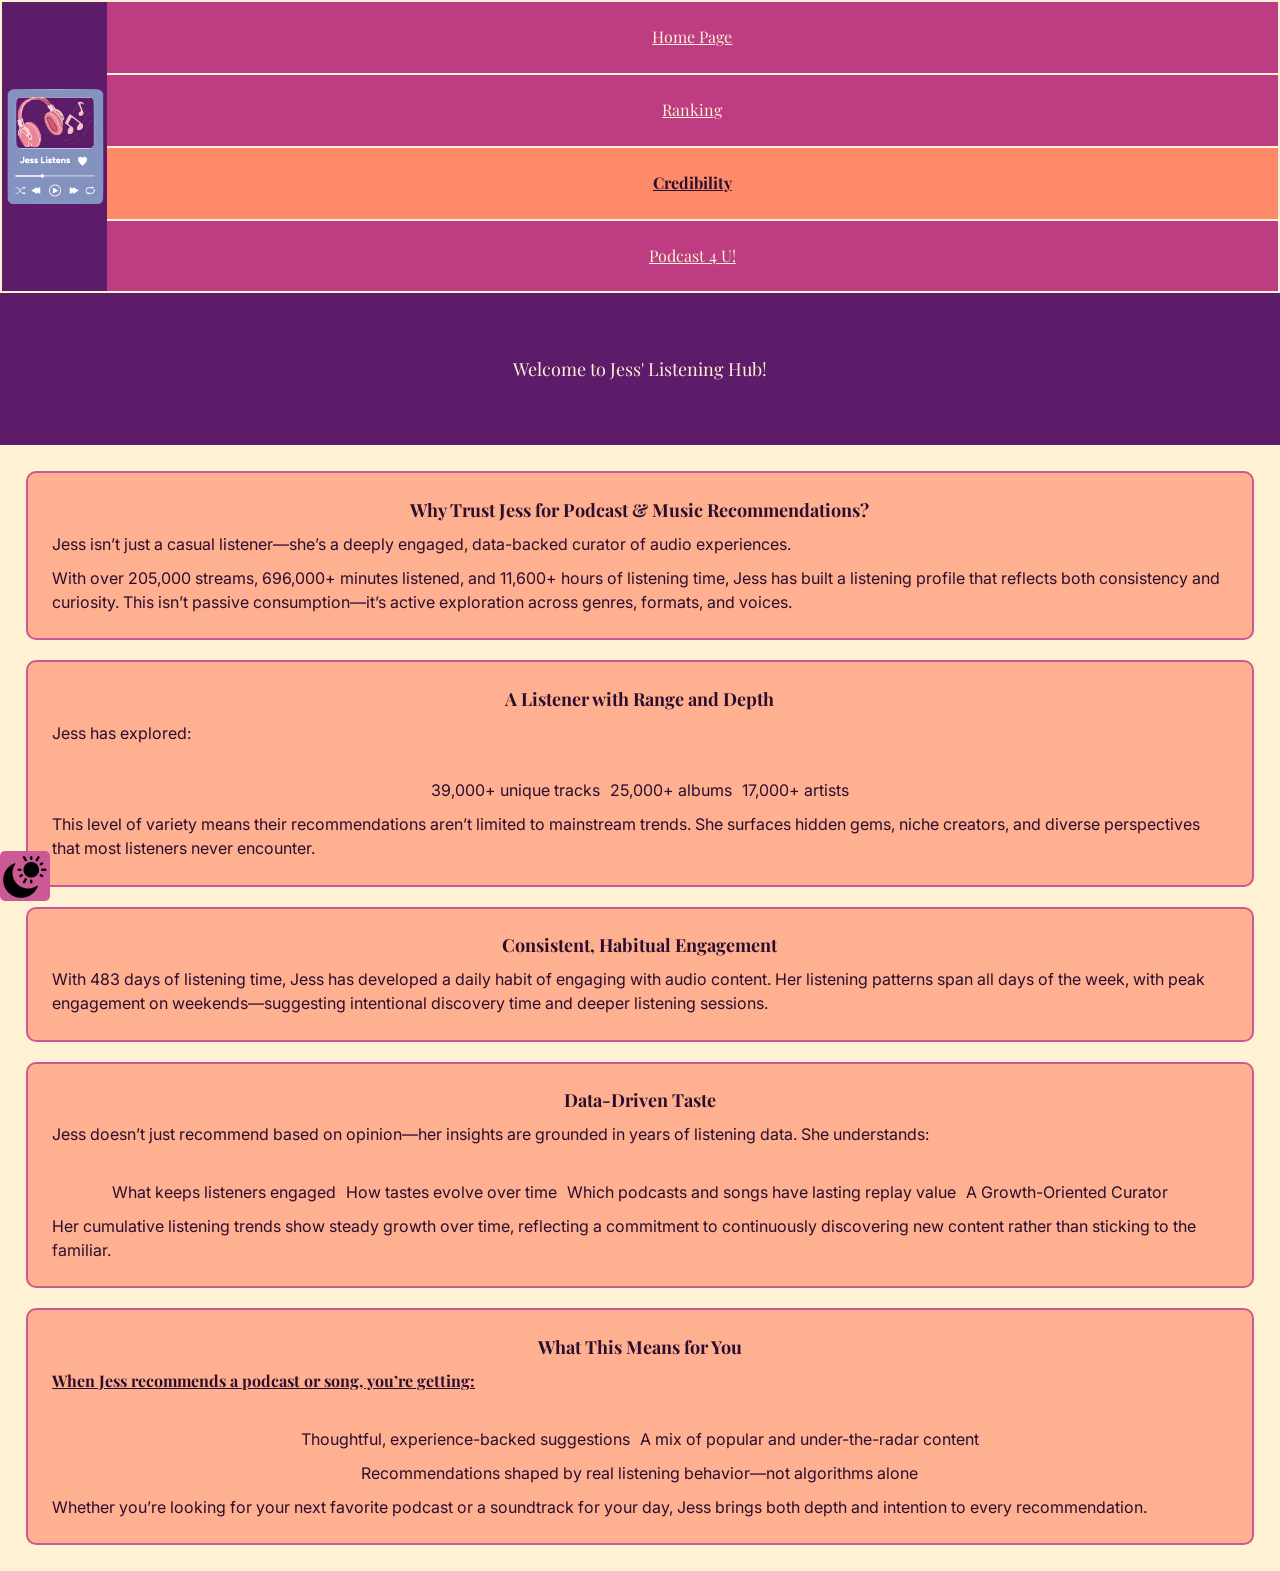
==== credibility.html @ 3bcca52f "Add files via upload" ====
<!DOCTYPE html>
<html lang="en">
<head>
    <meta charset="UTF-8">
    <meta name="viewport" content="width=device-width, initial-scale=1.0">
    <title>Home Page</title>
    <link rel="stylesheet" href="css/html-reset.css">
    <link rel="stylesheet" href="css/styles.css">
    <link rel="preconnect" href="https://fonts.googleapis.com">
    <link rel="preconnect" href="https://fonts.gstatic.com" crossorigin>
    <link href="https://fonts.googleapis.com/css2?family=Inter:ital,opsz,wght@0,14..32,100..900;1,14..32,100..900&family=Playfair+Display:ital,wght@0,400..900;1,400..900&display=swap" rel="stylesheet">
<body>
    <header>
        <div class="skip"><a href="#main">Skip to Main Content</a></div>
        <div class="flexor">
            <img class="logo" src="images/logo transparent.png" alt="logo">
            <nav class="inner-container">
                <ul>
                    <li><a href = "index.html">Home Page</a></li>
                    <li><a href = "ranking.html">Ranking</a></li>
                    <li class="active"><a href = "credibility.html">Credibility</a></li>
                    <li><a href= "recommend.html">Podcast 4 U!</a></li>
                </ul>
        </div>
        </nav>
      <h1>Welcome to Jess' Listening Hub!</h1>
      <img tabindex= 0 class="toggle" src="favicons/dark.png" alt="toggle dark mode">
    </header>
    <main>
        <section class="why">
            <h2>Why Trust Jess for Podcast & Music Recommendations?</h2>
            <p>Jess isn’t just a casual listener—she’s a deeply engaged, data-backed curator of audio experiences.</p>
            <p>With over 205,000 streams, 696,000+ minutes listened, and 11,600+ hours of listening time, Jess has built a listening profile that reflects both consistency and curiosity. This isn’t passive consumption—it’s active exploration across genres, formats, and voices.</p>
        </section>

        <section class="range">
            <h2>A Listener with Range and Depth</h2>
            <p>Jess has explored:</p>
            <ul>
                <li>39,000+ unique tracks</li>
                <li>25,000+ albums</li>
                <li>17,000+ artists</li>
            </ul>
            <p>This level of variety means their recommendations aren’t limited to mainstream trends. She surfaces hidden gems, niche creators, and diverse perspectives that most listeners never encounter.</p>
        </section>

        <section class="consistent">
            <h2>Consistent, Habitual Engagement</h2>
            <p>With 483 days of listening time, Jess has developed a daily habit of engaging with audio content. Her listening patterns span all days of the week, with peak engagement on weekends—suggesting intentional discovery time and deeper listening sessions.</p>
        </section>

        <section class="data">
            <h2>Data-Driven Taste</h2>
            <p>Jess doesn’t just recommend based on opinion—her insights are grounded in years of listening data. She understands:</p>
            <ul>
                <li>What keeps listeners engaged</li>
                <li>How tastes evolve over time</li>
                <li>Which podcasts and songs have lasting replay value</li>
                <li>A Growth-Oriented Curator</li>
            </ul>
            <p>Her cumulative listening trends show steady growth over time, reflecting a commitment to continuously discovering new content rather than sticking to the familiar.</p>
        </section>

        <section class="important">
            <h2>What This Means for You</h2>
            <h3>When Jess recommends a podcast or song, you’re getting:</h3>
            <ul>
                <li>Thoughtful, experience-backed suggestions</li>
                <li>A mix of popular and under-the-radar content</li>
                <li>Recommendations shaped by real listening behavior—not algorithms alone</li>
            </ul>
            <p>Whether you’re looking for your next favorite podcast or a soundtrack for your day, Jess brings both depth and intention to every recommendation.</p>
        </section>
    </main>
</body>
</html>

<!-- Content generated from Chat GPT with prompt: Based on this information, create content for a website page on why Jess is a credible resource for podcast and music recommendations. -->
---- css/styles.css ----
/* Color Pallet */
:root {
  /* Inspo Colors */
  --color-cream: #FFF1D3;
  --color-peach: #FFB090;
  --color-pink: #CA5995;
  --color-purple: #5D1C6A;

  /* Adjusted accessible shades */
  --color-purple-dark: #2A0E2F;
  --color-purple-darker: #1A0B1F;
  --color-purple-hover: #3E1248;
  --color-peach-hover: #FF8A6A;
  --color-pink-dark: #BE3C81;

  /* whites and creams */
  --color-white: #FFFFFF;
  --color-muted-light: #5B4A5F;
  --color-muted-dark: #E6D3C3;
}

:root {
  /* Nav */
  --color-active: var(--color-peach-hover);
  --color-inactive: var(--color-pink-dark);
  --color-active-text: var(--color-purple-dark);
  --color-inactive-text: var(--color-cream);
  --color-hover: var(--color-purple-dark);
  --color-hover-text: var(--color-cream);

  /* Background */
  --color-bg: var(--color-cream);
  --color-surface: var(--color-white);
  --color-box-bg: var(--color-peach);

  /* Text */
  --color-text-primary: var(--color-purple-dark);
  --color-text-secondary: var(--color-muted-light);

  /* Hover and Accent */
  --color-primary: var(--color-purple);
  --color-primary-hover: var(--color-purple-hover);

  --color-accent: var(--color-pink);

  /* buttons */
  --color-button-bg: var(--color-primary);
  --color-button-text: var(--color-cream);
  --color-button-hover: var(--color-primary-hover);

  /* links */
  --color-link: var(--color-primary);
  --color-link-hover: var(--color-primary-hover);

  /* genre marker */
  --color-tag-bg: var(--color-pink);
  --color-tag-text: var(--color-white);

  /* borders */
  --color-border: var(--color-border);
}

[data-theme="dark"] {
  /* Nav */
  --color-active: var(--color-peach-hover);
  --color-inactive: var(--color-pink);
  --color-active-text: var(--color-purple-dark);
  --color-inactive-text: var(--color-cream);
  --color-hover: var(--color-purple-dark);
  --color-hover-text: var(--color-cream);

  /* background */
  --color-bg: var(--color-purple-darker);
  --color-surface: var(--color-purple-dark);
  --color-box-bg: var(--color-purple);

  /* text */
  --color-text-primary: var(--color-cream);
  --color-text-secondary: var(--color-muted-dark);

  /* hover and accent */
  --color-primary: var(--color-peach);
  --color-primary-hover: var(--color-peach-hover);

  --color-accent: var(--color-pink);

  /* buttons */
  --color-button-bg: var(--color-peach);
  --color-button-text: var(--color-purple-darker);
  --color-button-hover: var(--color-peach-hover);

  /* links */
  --color-link: var(--color-peach);
  --color-link-hover: var(--color-peach-hover);

  /* genre markers */
  --color-tag-bg: var(--color-pink);
  --color-tag-text: var(--color-white);

  /* border */
  --color-border: rgba(255,255,255,0.1);
}

/* Font */

.playfair-display-<uniquifier> {
  font-family: "Playfair Display", serif;
  font-optical-sizing: auto;
  font-weight: <weight>;
  font-style: normal;
}

.inter-<uniquifier> {
  font-family: "Inter", sans-serif;
  font-optical-sizing: auto;
  font-weight: <weight>;
  font-style: normal;
}


/* Skip to Main */
.skip a{
  position: absolute;
  top: -65px;
  background-color: var(--color-white);
  padding: 5px;
}


.skip a:focus{
  position: absolute;
  top: 25px;
}


/* base theme */
header{
  background-color: var(--color-primary);
  color: var(--color-bg);
  font-family: "Playfair Display", "Times New Roman";
  line-height: 150%;
}

.flexor{
  display: flex;
  justify-content: center;
  flex-direction: row;
  align-items: flex-start;
  border: var(--color-bg) 2px solid;
}

header .logo{
  height: 120px;
  width: auto;
  justify-self: center;
  margin: auto;
}

header nav{
  flex:1;
}

header nav ul li{
  border-bottom: var(--color-bg) 2px solid;
  /* background-color: var(--color-accent); */
  background-color: var(--color-inactive);
}
header nav ul li:last-child{
  border-bottom: var(--color-bg) 0px solid;
}

header nav ul li a{
  display: block;
  /* margin: 5% 0; */
  padding: 2% 0;
  color: var(--color-inactive-text);
  text-align:center
}

.active a{
  font-weight: 700;
  background-color: var(--color-active);
  color:var(--color-active-text)
}

header nav ul li a:hover{
  background-color: var(--color-hover);
  color: var(--color-hover-text);
}

h1{
  font-size: large;
  text-align: center;
  padding: 5%;
}

.toggle{
  position: fixed;
  bottom: -1px;
  background: var(--color-accent);
  border: var(--color-border);
  border-radius: 5px;
}

main{
  background-color: var(--color-bg);
  color: var(--color-text-primary);
  display: grid;
  grid-template-columns: 1fr 1fr 1fr 1fr 1fr 1fr 1fr 1fr 1fr 1fr 1fr 1fr 1fr 1fr;
  gap: 20px;
  padding: 2%;
  font-family: Inter;
  line-height: 150%;
}

section{
  grid-column: 1/-1;
  border: var(--color-accent) 2px double;
  padding: 2%;
  border-radius: 10px;
  background-color: var(--color-box-bg);
  display: grid;
  gap:10px;
}
section h2{
  font-size: large;
  font-weight: 700;
  font-family: "Playfair Display";
  text-align: center;
}
h3{

    font-size: medium;
    font-weight: 700;
    font-family: "Playfair Display";
    text-decoration: underline;
}

/* Index */
.image-set{
  display: flex;
  flex-wrap: nowrap;
  flex-direction: row;
}
.image-set img{
  width: 100%;
  border: var(--color-bg) 2px dashed;
  margin: 2%;
  border-radius: 10px;
  object-fit: cover;
  transform-origin: 0 0;
  transition: transform .25s, visibility .25s ease-in;
}
.image-set img:hover{
  transform: scale(1.05);
}
section img{
  width: 50%;
  grid-column: 1/-1;
  justify-self: center;
  margin: 2% 0;
}

section ul{
  display: flex;
  flex-direction: row;
  flex-wrap: wrap;
  gap: 10px;
  grid-column: 1/-1;
  justify-self: center;
  justify-content: center;
  margin-top: 2%;
}
button{
  background-color: var(--color-button-bg);
  color: var(--color-button-text);
  border: var(--color-border) 2px solid;
  padding: 10px 15px;
  border-radius: 10px;
  font-size: medium;
}
button:hover{
  background-color: var(--color-button-hover);
}

button:hover{
  cursor: pointer;
}




/* collapsible from w3 */
.rankgroup{
  display: flex;
  flex-wrap: wrap;
  flex-direction: column;
  align-items: center;
}
.rankgroup h2{
  width:100%;
}
.rankgroup ul{
  display:block;
}
.rankgroup ul li:first-child{
  font-family: "Playfair Display";
  font-weight: 700;;
}


.rank{
  background-color: var(--color-bg);
  border: 3px double rgb(111, 48, 143);
  width: 70%;
  border-radius: 10px;
  flex-grow: 0;
}

button img{
  width:100%;
}

.collapsible {
    background-color: var(--color-inactive);
    color: white;
    cursor: pointer;
    padding: 18px;
    width: 100%;
    border: none;
    text-align: left;
    outline: none;
    font-size: 15px;
  }

  button .active, .collapsible:hover {
    background-color: var(--color-hover);
  }

  .content {
    padding: 0 18px;
    max-height: 0;
    overflow: auto;
    transition: max-height 0.2s ease-out;
    background-color: var(--color-inactive-text);
    color:var(--color-hover);
  }

  .logo{
    height:200px;
    width:auto;
  }


form{
  grid-column: 1/-1;
}
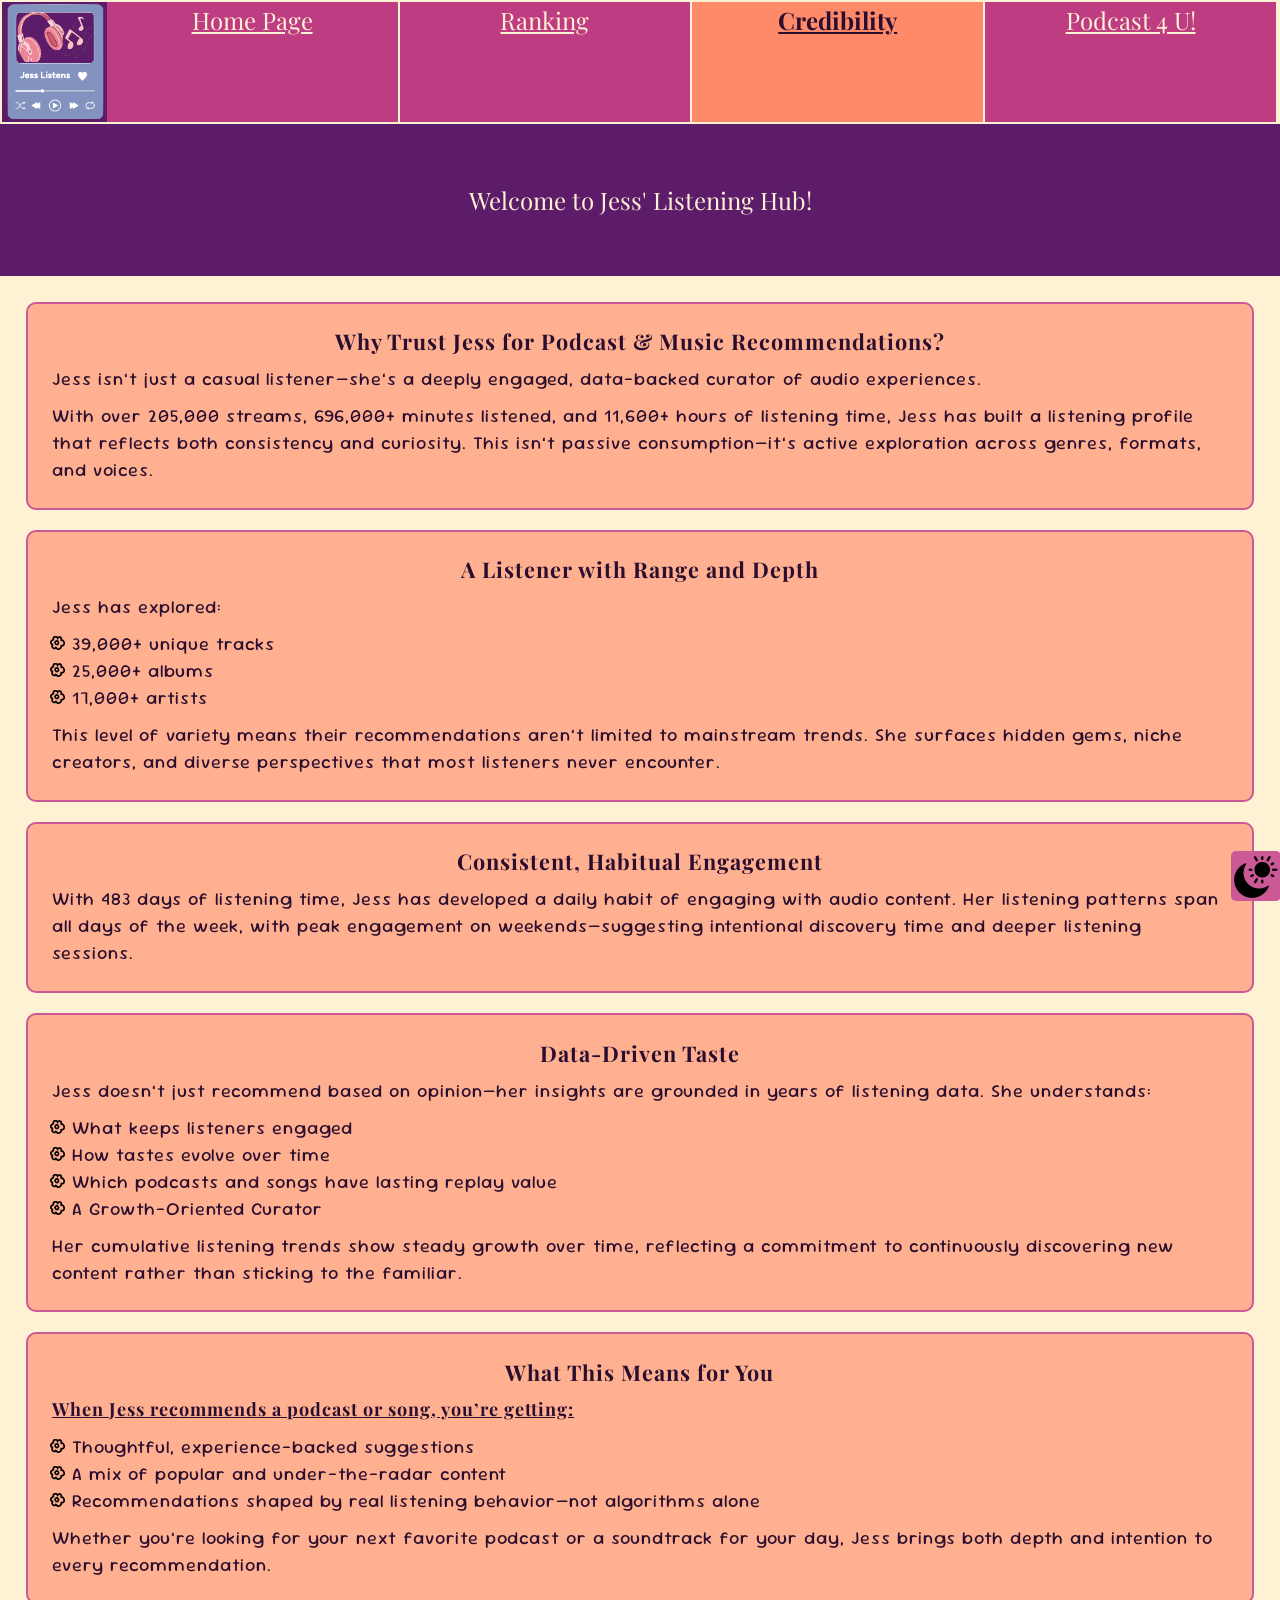
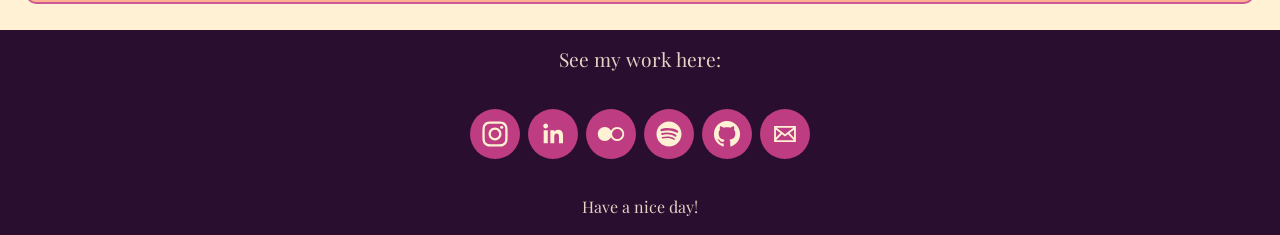
==== commit 9d120c16: "Add files via upload" ====
--- a/credibility.html
+++ b/credibility.html
@@ -9,6 +9,9 @@
     <link rel="preconnect" href="https://fonts.googleapis.com">
     <link rel="preconnect" href="https://fonts.gstatic.com" crossorigin>
     <link href="https://fonts.googleapis.com/css2?family=Inter:ital,opsz,wght@0,14..32,100..900;1,14..32,100..900&family=Playfair+Display:ital,wght@0,400..900;1,400..900&display=swap" rel="stylesheet">
+    <link rel="preconnect" href="https://fonts.googleapis.com">
+    <link rel="preconnect" href="https://fonts.gstatic.com" crossorigin>
+    <link href="https://fonts.googleapis.com/css2?family=Sour+Gummy:ital,wght@0,100..900;1,100..900&display=swap" rel="stylesheet">
 <body>
     <header>
         <div class="skip"><a href="#main">Skip to Main Content</a></div>
@@ -26,7 +29,7 @@
       <h1>Welcome to Jess' Listening Hub!</h1>
       <img tabindex= 0 class="toggle" src="favicons/dark.png" alt="toggle dark mode">
     </header>
-    <main>
+    <main id="main">
         <section class="why">
             <h2>Why Trust Jess for Podcast & Music Recommendations?</h2>
             <p>Jess isn’t just a casual listener—she’s a deeply engaged, data-backed curator of audio experiences.</p>
@@ -72,6 +75,46 @@
             <p>Whether you’re looking for your next favorite podcast or a soundtrack for your day, Jess brings both depth and intention to every recommendation.</p>
         </section>
     </main>
+    <footer>
+        <h2>See my work here:</h2>
+        <!-- Social Media Icon Set Made With NiftyButtons.com -->
+        <div class="social-icons" style="display: flex; gap: 8px; flex-wrap: wrap; justify-content: flex-start;">
+        <a href="https://www.instagram.com/jess.donoho/" target="_blank" rel="noopener" style="display: inline-flex; align-items: center; justify-content: center; width: 36px; height: 36px; padding: 7px; background: rgba(190, 60, 129, 1); border-radius: 50%; color: #fff1d3; transition: all 0.3s ease; text-decoration: none;" onmouseover="this.style.transform='translateY(-4px)'; " onmouseout="this.style.transform=''; this.style.filter=''; this.style.animation='';">
+            <svg class="niftybutton-instagram" data-donate="true" data-tag="ins" data-name="Instagram" viewBox="0 0 512 512" preserveAspectRatio="xMidYMid meet" width="36px" height="36px" style="width: 36px; height: 36px; display: block; fill: #fff1d3;"><title>Instagram social icon</title>
+            <path d="M256 109.3c47.8 0 53.4 0.2 72.3 1 17.4 0.8 26.9 3.7 33.2 6.2 8.4 3.2 14.3 7.1 20.6 13.4 6.3 6.3 10.1 12.2 13.4 20.6 2.5 6.3 5.4 15.8 6.2 33.2 0.9 18.9 1 24.5 1 72.3s-0.2 53.4-1 72.3c-0.8 17.4-3.7 26.9-6.2 33.2 -3.2 8.4-7.1 14.3-13.4 20.6 -6.3 6.3-12.2 10.1-20.6 13.4 -6.3 2.5-15.8 5.4-33.2 6.2 -18.9 0.9-24.5 1-72.3 1s-53.4-0.2-72.3-1c-17.4-0.8-26.9-3.7-33.2-6.2 -8.4-3.2-14.3-7.1-20.6-13.4 -6.3-6.3-10.1-12.2-13.4-20.6 -2.5-6.3-5.4-15.8-6.2-33.2 -0.9-18.9-1-24.5-1-72.3s0.2-53.4 1-72.3c0.8-17.4 3.7-26.9 6.2-33.2 3.2-8.4 7.1-14.3 13.4-20.6 6.3-6.3 12.2-10.1 20.6-13.4 6.3-2.5 15.8-5.4 33.2-6.2C202.6 109.5 208.2 109.3 256 109.3M256 77.1c-48.6 0-54.7 0.2-73.8 1.1 -19 0.9-32.1 3.9-43.4 8.3 -11.8 4.6-21.7 10.7-31.7 20.6 -9.9 9.9-16.1 19.9-20.6 31.7 -4.4 11.4-7.4 24.4-8.3 43.4 -0.9 19.1-1.1 25.2-1.1 73.8 0 48.6 0.2 54.7 1.1 73.8 0.9 19 3.9 32.1 8.3 43.4 4.6 11.8 10.7 21.7 20.6 31.7 9.9 9.9 19.9 16.1 31.7 20.6 11.4 4.4 24.4 7.4 43.4 8.3 19.1 0.9 25.2 1.1 73.8 1.1s54.7-0.2 73.8-1.1c19-0.9 32.1-3.9 43.4-8.3 11.8-4.6 21.7-10.7 31.7-20.6 9.9-9.9 16.1-19.9 20.6-31.7 4.4-11.4 7.4-24.4 8.3-43.4 0.9-19.1 1.1-25.2 1.1-73.8s-0.2-54.7-1.1-73.8c-0.9-19-3.9-32.1-8.3-43.4 -4.6-11.8-10.7-21.7-20.6-31.7 -9.9-9.9-19.9-16.1-31.7-20.6 -11.4-4.4-24.4-7.4-43.4-8.3C310.7 77.3 304.6 77.1 256 77.1L256 77.1z" fill="#fff1d3"></path>
+            <path d="M256 164.1c-50.7 0-91.9 41.1-91.9 91.9s41.1 91.9 91.9 91.9 91.9-41.1 91.9-91.9S306.7 164.1 256 164.1zM256 315.6c-32.9 0-59.6-26.7-59.6-59.6s26.7-59.6 59.6-59.6 59.6 26.7 59.6 59.6S288.9 315.6 256 315.6z" fill="#fff1d3"></path>
+            <circle cx="351.5" cy="160.5" r="21.5" fill="#fff1d3"></circle>
+        </svg>
+        </a>
+        <a href="https://www.linkedin.com/in/jessica-donoho/" target="_blank" rel="noopener" style="display: inline-flex; align-items: center; justify-content: center; width: 36px; height: 36px; padding: 7px; background: rgba(190, 60, 129, 1); border-radius: 50%; color: #fff1d3; transition: all 0.3s ease; text-decoration: none;" onmouseover="this.style.transform='translateY(-4px)'; " onmouseout="this.style.transform=''; this.style.filter=''; this.style.animation='';">
+            <svg class="niftybutton-linkedin" data-donate="true" data-tag="lin" data-name="LinkedIn" viewBox="0 0 512 512" preserveAspectRatio="xMidYMid meet" width="36px" height="36px" style="width: 36px; height: 36px; display: block; fill: #fff1d3;"><title>LinkedIn social icon</title>
+            <path d="M186.4 142.4c0 19-15.3 34.5-34.2 34.5 -18.9 0-34.2-15.4-34.2-34.5 0-19 15.3-34.5 34.2-34.5C171.1 107.9 186.4 123.4 186.4 142.4zM181.4 201.3h-57.8V388.1h57.8V201.3zM273.8 201.3h-55.4V388.1h55.4c0 0 0-69.3 0-98 0-26.3 12.1-41.9 35.2-41.9 21.3 0 31.5 15 31.5 41.9 0 26.9 0 98 0 98h57.5c0 0 0-68.2 0-118.3 0-50-28.3-74.2-68-74.2 -39.6 0-56.3 30.9-56.3 30.9v-25.2H273.8z" fill="#fff1d3"></path>
+        </svg>
+        </a>
+        <a href="https://www.flickr.com/photos/201592639@N07/" target="_blank" rel="noopener" style="display: inline-flex; align-items: center; justify-content: center; width: 36px; height: 36px; padding: 7px; background: rgba(190, 60, 129, 1); border-radius: 50%; color: #fff1d3; transition: all 0.3s ease; text-decoration: none;" onmouseover="this.style.transform='translateY(-4px)'; " onmouseout="this.style.transform=''; this.style.filter=''; this.style.animation='';">
+            <svg class="niftybutton-flickr" data-donate="true" data-tag="fli" data-name="Flickr" viewBox="0 0 512 512" preserveAspectRatio="xMidYMid meet" width="36px" height="36px" style="width: 36px; height: 36px; display: block; fill: #fff1d3;"><title>Flickr social icon</title>
+            <path d="M344.5 156.9c-38.7 0-72.1 22.1-88.5 54.4 -16.4-32.3-49.8-54.4-88.5-54.4 -54.8 0-99.1 44.4-99.1 99.1 0 54.8 44.4 99.1 99.1 99.1 38.6 0 72.1-22.1 88.5-54.4 16.4 32.3 49.8 54.4 88.5 54.4 54.8 0 99.1-44.4 99.1-99.1C443.6 201.2 399.2 156.9 344.5 156.9zM344.5 328.7c-40.1 0-72.7-32.6-72.7-72.7s32.6-72.7 72.7-72.7 72.7 32.6 72.7 72.7C417.2 296.1 384.6 328.7 344.5 328.7z" fill="#fff1d3"></path>
+        </svg>
+        </a>
+        <a href="https://open.spotify.com/user/lolkittty?si=62988325d5844cb1" target="_blank" rel="noopener" style="display: inline-flex; align-items: center; justify-content: center; width: 36px; height: 36px; padding: 7px; background: rgba(190, 60, 129, 1); border-radius: 50%; color: #fff1d3; transition: all 0.3s ease; text-decoration: none;" onmouseover="this.style.transform='translateY(-4px)'; " onmouseout="this.style.transform=''; this.style.filter=''; this.style.animation='';">
+            <svg class="niftybutton-spotify" data-donate="true" data-tag="spo" data-name="Spotify" viewBox="0 0 512 512" preserveAspectRatio="xMidYMid meet" width="36px" height="36px" style="width: 36px; height: 36px; display: block; fill: #fff1d3;"><title>Spotify social icon</title>
+            <path d="M256 78c-98.3 0-178 79.7-178 178 0 98.31 79.7 178 178 178 98.31 0 178-79.69 178-178 0-98.3-79.69-178-178-178zm81.63 256.73a11.09 11.09 0 0 1-15.26 3.68c-41.8-25.53-94.4-31.31-156.37-17.16a11.1 11.1 0 0 1-4.93-21.64c67.8-15.49 125.96-8.82 172.88 19.86a11.1 11.1 0 0 1 3.68 15.26zm21.79-48.47a13.88 13.88 0 0 1-19.1 4.57c-47.84-29.4-120.77-37.92-177.36-20.74a13.9 13.9 0 0 1-17.32-9.25 13.9 13.9 0 0 1 9.25-17.3c64.65-19.62 145.01-10.12 199.96 23.64a13.87 13.87 0 0 1 4.56 19.08zm1.87-50.47c-57.37-34.07-152.02-37.2-206.8-20.58a16.65 16.65 0 1 1-9.66-31.87c62.88-19.08 167.4-15.4 233.45 23.81a16.63 16.63 0 0 1 5.82 22.82 16.63 16.63 0 0 1-22.8 5.82h-.01z" fill="#fff1d3"></path>
+        </svg>
+        </a>
+        <a href="https://github.com/jessicadonoho" target="_blank" rel="noopener" style="display: inline-flex; align-items: center; justify-content: center; width: 36px; height: 36px; padding: 7px; background: rgba(190, 60, 129, 1); border-radius: 50%; color: #fff1d3; transition: all 0.3s ease; text-decoration: none;" onmouseover="this.style.transform='translateY(-4px)'; " onmouseout="this.style.transform=''; this.style.filter=''; this.style.animation='';">
+            <svg class="niftybutton-github" data-donate="true" data-tag="git" data-name="Github" viewBox="0 0 512 512" preserveAspectRatio="xMidYMid meet" width="36px" height="36px" style="width: 36px; height: 36px; display: block; fill: #fff1d3;"><title>Github social icon</title>
+            <path d="M256 70.7c-102.6 0-185.9 83.2-185.9 185.9 0 82.1 53.3 151.8 127.1 176.4 9.3 1.7 12.3-4 12.3-8.9V389.4c-51.7 11.3-62.5-21.9-62.5-21.9 -8.4-21.5-20.6-27.2-20.6-27.2 -16.9-11.5 1.3-11.3 1.3-11.3 18.7 1.3 28.5 19.2 28.5 19.2 16.6 28.4 43.5 20.2 54.1 15.4 1.7-12 6.5-20.2 11.8-24.9 -41.3-4.7-84.7-20.6-84.7-91.9 0-20.3 7.3-36.9 19.2-49.9 -1.9-4.7-8.3-23.6 1.8-49.2 0 0 15.6-5 51.1 19.1 14.8-4.1 30.7-6.2 46.5-6.3 15.8 0.1 31.7 2.1 46.6 6.3 35.5-24 51.1-19.1 51.1-19.1 10.1 25.6 3.8 44.5 1.8 49.2 11.9 13 19.1 29.6 19.1 49.9 0 71.4-43.5 87.1-84.9 91.7 6.7 5.8 12.8 17.1 12.8 34.4 0 24.9 0 44.9 0 51 0 4.9 3 10.7 12.4 8.9 73.8-24.6 127-94.3 127-176.4C441.9 153.9 358.6 70.7 256 70.7z" fill="#fff1d3"></path>
+        </svg>
+        </a>
+        <a href="mailto:jdonoho@umich.edu" target="_blank" rel="noopener" style="display: inline-flex; align-items: center; justify-content: center; width: 36px; height: 36px; padding: 7px; background: rgba(190, 60, 129, 1); border-radius: 50%; color: #fff1d3; transition: all 0.3s ease; text-decoration: none;" onmouseover="this.style.transform='translateY(-4px)'; " onmouseout="this.style.transform=''; this.style.filter=''; this.style.animation='';">
+            <svg class="niftybutton-email" data-donate="true" data-tag="ema" data-name="Email" viewBox="0 0 512 512" preserveAspectRatio="xMidYMid meet" width="36px" height="36px" style="width: 36px; height: 36px; display: block; fill: #fff1d3;"><title>Email icon</title>
+            <path d="M101.3 141.6v228.9h0.3 308.4 0.8V141.6H101.3zM375.7 167.8l-119.7 91.5 -119.6-91.5H375.7zM127.6 194.1l64.1 49.1 -64.1 64.1V194.1zM127.8 344.2l84.9-84.9 43.2 33.1 43-32.9 84.7 84.7L127.8 344.2 127.8 344.2zM384.4 307.8l-64.4-64.4 64.4-49.3V307.8z" fill="#fff1d3"></path>
+        </svg>
+        </a>
+        </div>
+        <p>Have a nice day!</p>
+    </footer>
+<script src="js/toggle.js"></script>
 </body>
 </html>
 
--- a/css/styles.css
+++ b/css/styles.css
@@ -118,6 +118,16 @@
 }
 
 
+.sour-gummy-<uniquifier> {
+  font-family: "Sour Gummy", sans-serif;
+  font-optical-sizing: auto;
+  font-weight: <weight>;
+  font-style: normal;
+  font-variation-settings:
+    "wdth" 100;
+}
+
+
 /* Skip to Main */
 .skip a{
   position: absolute;
@@ -137,7 +147,7 @@
 header{
   background-color: var(--color-primary);
   color: var(--color-bg);
-  font-family: "Playfair Display", "Times New Roman";
+  font-family: "Playfair Display", "Cambria", "Times New Roman";
   line-height: 150%;
 }
 
@@ -189,7 +199,7 @@
 }
 
 h1{
-  font-size: large;
+  font-size: x-large;
   text-align: center;
   padding: 5%;
 }
@@ -197,6 +207,7 @@
 .toggle{
   position: fixed;
   bottom: -1px;
+  right:-1px;
   background: var(--color-accent);
   border: var(--color-border);
   border-radius: 5px;
@@ -209,8 +220,10 @@
   grid-template-columns: 1fr 1fr 1fr 1fr 1fr 1fr 1fr 1fr 1fr 1fr 1fr 1fr 1fr 1fr;
   gap: 20px;
   padding: 2%;
-  font-family: Inter;
+  font-family: "Sour Gummy", Inter, "Lucida Sans";
   line-height: 150%;
+  letter-spacing: 1px;
+  font-size: large;
 }
 
 section{
@@ -223,14 +236,14 @@
   gap:10px;
 }
 section h2{
-  font-size: large;
+  font-size: larger;
   font-weight: 700;
   font-family: "Playfair Display";
   text-align: center;
 }
 h3{
 
-    font-size: medium;
+    font-size: large;
     font-weight: 700;
     font-family: "Playfair Display";
     text-decoration: underline;
@@ -261,7 +274,7 @@
   margin: 2% 0;
 }
 
-section ul{
+.sources ul{
   display: flex;
   flex-direction: row;
   flex-wrap: wrap;
@@ -287,6 +300,14 @@
   cursor: pointer;
 }
 
+/* Credible */
+main li {
+  margin-left: 20px;
+}
+section ul{
+  list-style-type: hiragana;
+  list-style-image: url('/favicons/flower.png');
+}
 
 
 
@@ -354,4 +375,163 @@
 
 form{
   grid-column: 1/-1;
-}+}
+
+
+.selected button{
+  margin: 10px 10px;
+}
+.receipt{
+  display:grid;
+}
+.selected{
+  grid-column: 1/-1;
+  margin: 0 20px;
+}
+
+
+/* Podcast 4 U */
+legend {
+  font-family: "Playfair Display";
+  font-weight: 700;
+  text-align: center;
+  text-decoration: underline;
+  font-size: larger;
+}
+
+.question{
+  margin-top: 2%;
+  border-top-color: var(--color-border);
+  border-top-style: double;
+  border-top-width: 2px;
+}
+
+
+/* Questions */
+fieldset{
+  display: flex;
+  flex-direction: column;
+}
+
+input[type="radio"] {
+  display: none;
+}
+
+
+.styled{
+  padding: 12px 18px;
+  margin: 8px 0;
+  border: 2px solid #ccc;
+  border-color: var(--color-pink);
+  border-radius: 12px;
+  cursor: pointer;
+  transition: all 1s ease;
+  font-family: Arial, sans-serif;
+  background-color: var(--color-white);
+  color: var(--color-pink-dark);
+  font-family: "Sour Gummy";
+}
+
+
+.styled:hover {
+  background: var(--color-active);
+  color: var(--color-active-text)
+}
+
+
+input[type="radio"]:checked + label {
+  background: var(--color-inactive);
+  color: white;
+  border-color: var(--color-purple-dark);
+  font-weight: 700;
+}
+
+
+.end input{
+  padding: 10px 20px;
+  background-color: var(--color-button-bg);
+  color: var(--color-button-text);
+  border-radius: 10px;
+  border: 2px black solid;
+  border-color: var(--color-border);
+  cursor: pointer;
+}
+.end input:hover{
+  background-color: var(--color-button-hover);
+}
+
+.selected{
+  display: flex;
+  flex-wrap: wrap;
+  gap:20px;
+}
+
+.rec{
+  background: #FFF1D3;
+  background: linear-gradient(90deg,rgba(255, 241, 211, 1) 0%, rgba(224, 163, 139, 1) 25%, rgba(224, 137, 184, 1) 70%, rgba(207, 143, 219, 1) 100%);
+  display: flex;
+  flex-direction: column;
+  align-items: center;
+  width:fit-content;
+  border-radius: 10px;
+  padding: 2%;
+}
+.rec .links{
+  display: flex;
+  flex-wrap: wrap;
+  gap: 10px;
+  justify-content: center;
+  margin-bottom: 10px;
+}
+.rec img{
+  border-radius: 10px;
+  border: 4px black double;
+  border-color: var(--color-purple)
+}
+.rec h2{
+  background-color: var(--color-cream);
+  padding: 10px 15px;
+  color: var(--color-active-text);
+  border-radius: 10px;
+  margin: 10px 0 5px 0;
+}
+
+/* Footer */
+footer{
+  display: flex;
+  flex-direction: column;
+  background-color: #2A0E2F;
+  color:#E6D3C3;
+  font-size: larger;
+  font-family: "Playfair Display";
+  align-items: center;
+  gap: 20px;
+}
+footer h2{
+  margin: 20px 0;
+}
+footer p{
+  margin: 20px 0;
+  font-size: medium;
+}
+
+@media (min-width: 600px) {
+  nav ul{
+    display: flex;
+    height: 120px;
+  }
+  nav ul li{
+    width: 25%;
+    height: 100%;
+    align-items: stretch;
+    border-right: 2px solid white;
+    border-right-color: var(--color-border);
+    display:flex;
+  }
+  nav ul li a{
+    width:100%;
+    font-size: x-large;
+  }
+}
+
+/* MEdia Query reduce motion: */
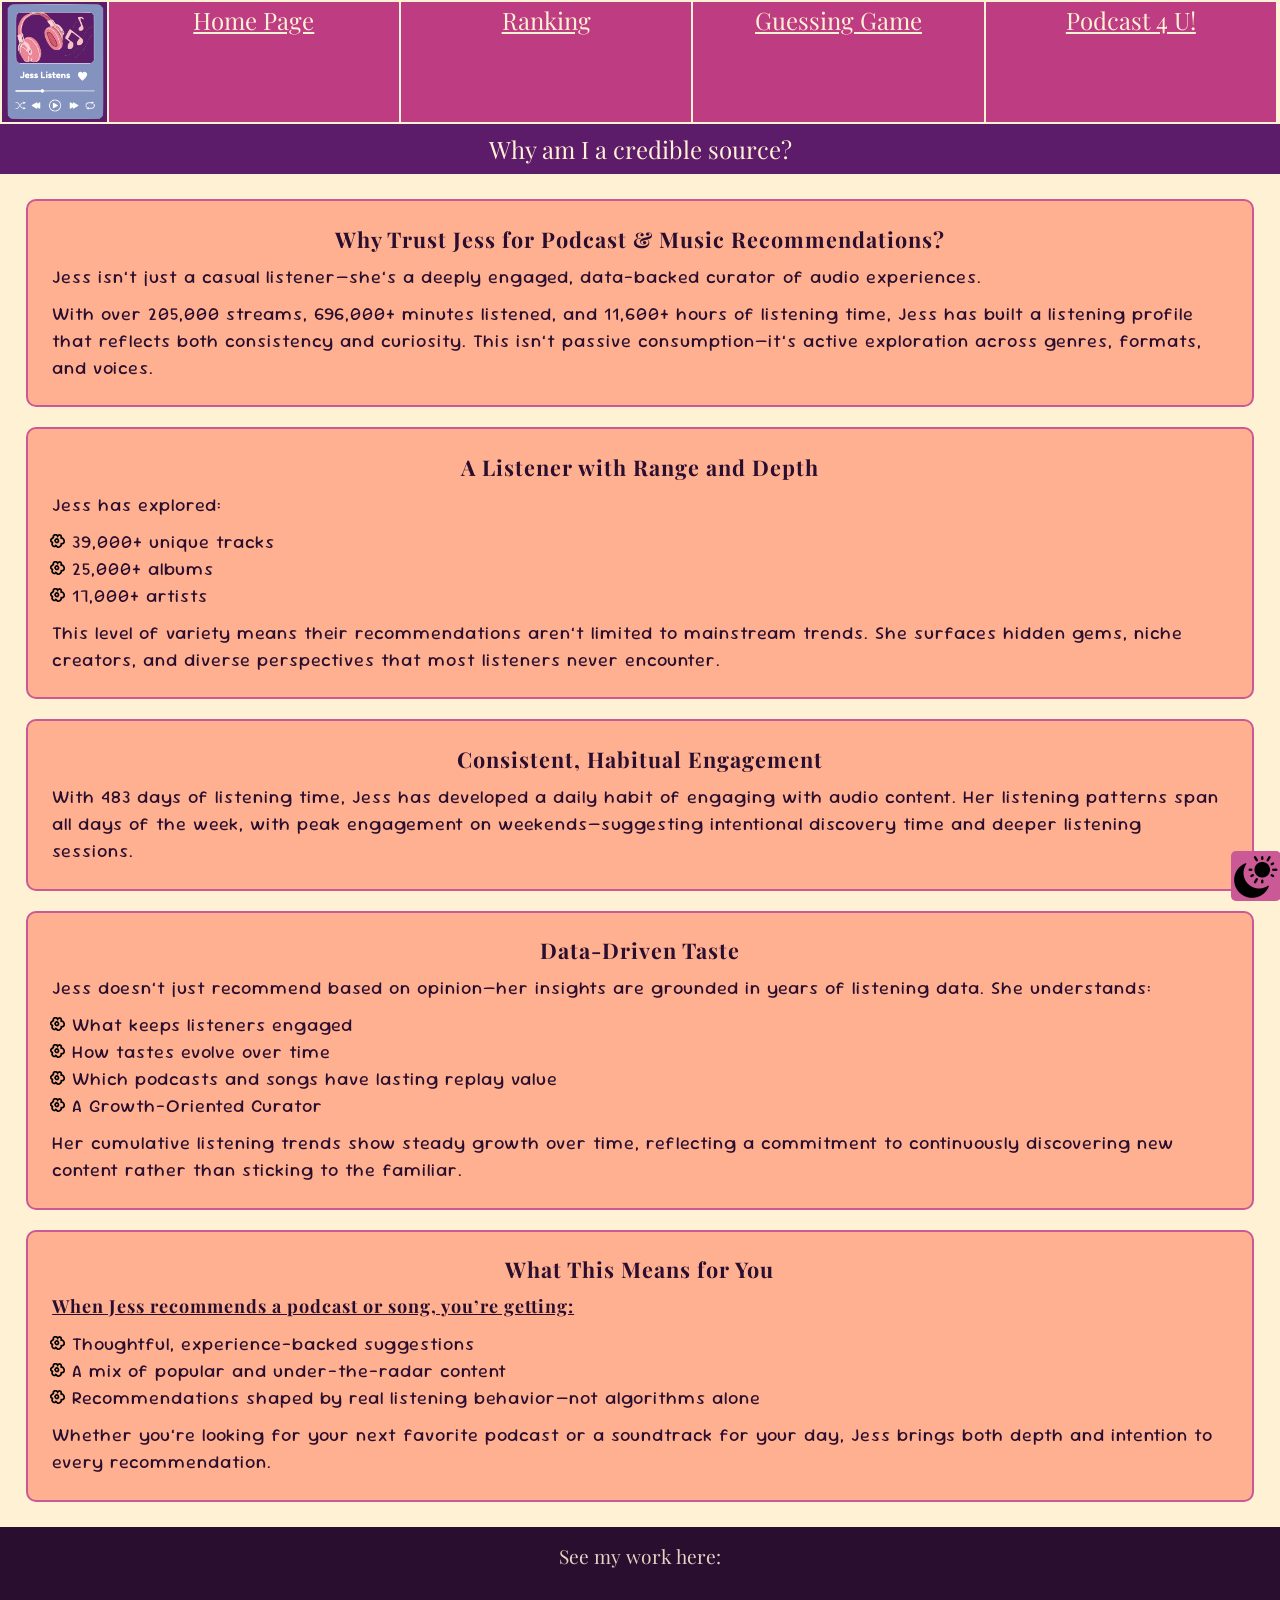
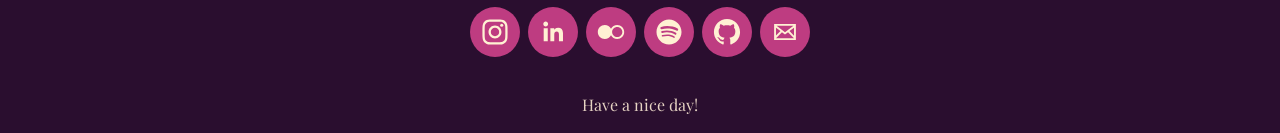
==== commit aa187358: "Add files via upload" ====
--- a/credibility.html
+++ b/credibility.html
@@ -21,12 +21,12 @@
                 <ul>
                     <li><a href = "index.html">Home Page</a></li>
                     <li><a href = "ranking.html">Ranking</a></li>
-                    <li class="active"><a href = "credibility.html">Credibility</a></li>
+                    <li><a href = "guessing.html">Guessing Game</a></li>
                     <li><a href= "recommend.html">Podcast 4 U!</a></li>
                 </ul>
         </div>
         </nav>
-      <h1>Welcome to Jess' Listening Hub!</h1>
+      <h1>Why am I a credible source?</h1>
       <img tabindex= 0 class="toggle" src="favicons/dark.png" alt="toggle dark mode">
     </header>
     <main id="main">
@@ -79,34 +79,34 @@
         <h2>See my work here:</h2>
         <!-- Social Media Icon Set Made With NiftyButtons.com -->
         <div class="social-icons" style="display: flex; gap: 8px; flex-wrap: wrap; justify-content: flex-start;">
-        <a href="https://www.instagram.com/jess.donoho/" target="_blank" rel="noopener" style="display: inline-flex; align-items: center; justify-content: center; width: 36px; height: 36px; padding: 7px; background: rgba(190, 60, 129, 1); border-radius: 50%; color: #fff1d3; transition: all 0.3s ease; text-decoration: none;" onmouseover="this.style.transform='translateY(-4px)'; " onmouseout="this.style.transform=''; this.style.filter=''; this.style.animation='';">
+        <a class="bubble" href="https://www.instagram.com/jess.donoho/" target="_blank" rel="noopener" style="display: inline-flex; align-items: center; justify-content: center; width: 36px; height: 36px; padding: 7px; background: rgba(190, 60, 129, 1); border-radius: 50%; color: #fff1d3; transition: all 0.3s ease; text-decoration: none;" onmouseover="this.style.transform='translateY(-4px)'; " onmouseout="this.style.transform=''; this.style.filter=''; this.style.animation='';">
             <svg class="niftybutton-instagram" data-donate="true" data-tag="ins" data-name="Instagram" viewBox="0 0 512 512" preserveAspectRatio="xMidYMid meet" width="36px" height="36px" style="width: 36px; height: 36px; display: block; fill: #fff1d3;"><title>Instagram social icon</title>
             <path d="M256 109.3c47.8 0 53.4 0.2 72.3 1 17.4 0.8 26.9 3.7 33.2 6.2 8.4 3.2 14.3 7.1 20.6 13.4 6.3 6.3 10.1 12.2 13.4 20.6 2.5 6.3 5.4 15.8 6.2 33.2 0.9 18.9 1 24.5 1 72.3s-0.2 53.4-1 72.3c-0.8 17.4-3.7 26.9-6.2 33.2 -3.2 8.4-7.1 14.3-13.4 20.6 -6.3 6.3-12.2 10.1-20.6 13.4 -6.3 2.5-15.8 5.4-33.2 6.2 -18.9 0.9-24.5 1-72.3 1s-53.4-0.2-72.3-1c-17.4-0.8-26.9-3.7-33.2-6.2 -8.4-3.2-14.3-7.1-20.6-13.4 -6.3-6.3-10.1-12.2-13.4-20.6 -2.5-6.3-5.4-15.8-6.2-33.2 -0.9-18.9-1-24.5-1-72.3s0.2-53.4 1-72.3c0.8-17.4 3.7-26.9 6.2-33.2 3.2-8.4 7.1-14.3 13.4-20.6 6.3-6.3 12.2-10.1 20.6-13.4 6.3-2.5 15.8-5.4 33.2-6.2C202.6 109.5 208.2 109.3 256 109.3M256 77.1c-48.6 0-54.7 0.2-73.8 1.1 -19 0.9-32.1 3.9-43.4 8.3 -11.8 4.6-21.7 10.7-31.7 20.6 -9.9 9.9-16.1 19.9-20.6 31.7 -4.4 11.4-7.4 24.4-8.3 43.4 -0.9 19.1-1.1 25.2-1.1 73.8 0 48.6 0.2 54.7 1.1 73.8 0.9 19 3.9 32.1 8.3 43.4 4.6 11.8 10.7 21.7 20.6 31.7 9.9 9.9 19.9 16.1 31.7 20.6 11.4 4.4 24.4 7.4 43.4 8.3 19.1 0.9 25.2 1.1 73.8 1.1s54.7-0.2 73.8-1.1c19-0.9 32.1-3.9 43.4-8.3 11.8-4.6 21.7-10.7 31.7-20.6 9.9-9.9 16.1-19.9 20.6-31.7 4.4-11.4 7.4-24.4 8.3-43.4 0.9-19.1 1.1-25.2 1.1-73.8s-0.2-54.7-1.1-73.8c-0.9-19-3.9-32.1-8.3-43.4 -4.6-11.8-10.7-21.7-20.6-31.7 -9.9-9.9-19.9-16.1-31.7-20.6 -11.4-4.4-24.4-7.4-43.4-8.3C310.7 77.3 304.6 77.1 256 77.1L256 77.1z" fill="#fff1d3"></path>
             <path d="M256 164.1c-50.7 0-91.9 41.1-91.9 91.9s41.1 91.9 91.9 91.9 91.9-41.1 91.9-91.9S306.7 164.1 256 164.1zM256 315.6c-32.9 0-59.6-26.7-59.6-59.6s26.7-59.6 59.6-59.6 59.6 26.7 59.6 59.6S288.9 315.6 256 315.6z" fill="#fff1d3"></path>
             <circle cx="351.5" cy="160.5" r="21.5" fill="#fff1d3"></circle>
         </svg>
         </a>
-        <a href="https://www.linkedin.com/in/jessica-donoho/" target="_blank" rel="noopener" style="display: inline-flex; align-items: center; justify-content: center; width: 36px; height: 36px; padding: 7px; background: rgba(190, 60, 129, 1); border-radius: 50%; color: #fff1d3; transition: all 0.3s ease; text-decoration: none;" onmouseover="this.style.transform='translateY(-4px)'; " onmouseout="this.style.transform=''; this.style.filter=''; this.style.animation='';">
+        <a class="bubble" href="https://www.linkedin.com/in/jessica-donoho/" target="_blank" rel="noopener" style="display: inline-flex; align-items: center; justify-content: center; width: 36px; height: 36px; padding: 7px; background: rgba(190, 60, 129, 1); border-radius: 50%; color: #fff1d3; transition: all 0.3s ease; text-decoration: none;" onmouseover="this.style.transform='translateY(-4px)'; " onmouseout="this.style.transform=''; this.style.filter=''; this.style.animation='';">
             <svg class="niftybutton-linkedin" data-donate="true" data-tag="lin" data-name="LinkedIn" viewBox="0 0 512 512" preserveAspectRatio="xMidYMid meet" width="36px" height="36px" style="width: 36px; height: 36px; display: block; fill: #fff1d3;"><title>LinkedIn social icon</title>
             <path d="M186.4 142.4c0 19-15.3 34.5-34.2 34.5 -18.9 0-34.2-15.4-34.2-34.5 0-19 15.3-34.5 34.2-34.5C171.1 107.9 186.4 123.4 186.4 142.4zM181.4 201.3h-57.8V388.1h57.8V201.3zM273.8 201.3h-55.4V388.1h55.4c0 0 0-69.3 0-98 0-26.3 12.1-41.9 35.2-41.9 21.3 0 31.5 15 31.5 41.9 0 26.9 0 98 0 98h57.5c0 0 0-68.2 0-118.3 0-50-28.3-74.2-68-74.2 -39.6 0-56.3 30.9-56.3 30.9v-25.2H273.8z" fill="#fff1d3"></path>
         </svg>
         </a>
-        <a href="https://www.flickr.com/photos/201592639@N07/" target="_blank" rel="noopener" style="display: inline-flex; align-items: center; justify-content: center; width: 36px; height: 36px; padding: 7px; background: rgba(190, 60, 129, 1); border-radius: 50%; color: #fff1d3; transition: all 0.3s ease; text-decoration: none;" onmouseover="this.style.transform='translateY(-4px)'; " onmouseout="this.style.transform=''; this.style.filter=''; this.style.animation='';">
+        <a class="bubble" href="https://www.flickr.com/photos/201592639@N07/" target="_blank" rel="noopener" style="display: inline-flex; align-items: center; justify-content: center; width: 36px; height: 36px; padding: 7px; background: rgba(190, 60, 129, 1); border-radius: 50%; color: #fff1d3; transition: all 0.3s ease; text-decoration: none;" onmouseover="this.style.transform='translateY(-4px)'; " onmouseout="this.style.transform=''; this.style.filter=''; this.style.animation='';">
             <svg class="niftybutton-flickr" data-donate="true" data-tag="fli" data-name="Flickr" viewBox="0 0 512 512" preserveAspectRatio="xMidYMid meet" width="36px" height="36px" style="width: 36px; height: 36px; display: block; fill: #fff1d3;"><title>Flickr social icon</title>
             <path d="M344.5 156.9c-38.7 0-72.1 22.1-88.5 54.4 -16.4-32.3-49.8-54.4-88.5-54.4 -54.8 0-99.1 44.4-99.1 99.1 0 54.8 44.4 99.1 99.1 99.1 38.6 0 72.1-22.1 88.5-54.4 16.4 32.3 49.8 54.4 88.5 54.4 54.8 0 99.1-44.4 99.1-99.1C443.6 201.2 399.2 156.9 344.5 156.9zM344.5 328.7c-40.1 0-72.7-32.6-72.7-72.7s32.6-72.7 72.7-72.7 72.7 32.6 72.7 72.7C417.2 296.1 384.6 328.7 344.5 328.7z" fill="#fff1d3"></path>
         </svg>
         </a>
-        <a href="https://open.spotify.com/user/lolkittty?si=62988325d5844cb1" target="_blank" rel="noopener" style="display: inline-flex; align-items: center; justify-content: center; width: 36px; height: 36px; padding: 7px; background: rgba(190, 60, 129, 1); border-radius: 50%; color: #fff1d3; transition: all 0.3s ease; text-decoration: none;" onmouseover="this.style.transform='translateY(-4px)'; " onmouseout="this.style.transform=''; this.style.filter=''; this.style.animation='';">
+        <a class="bubble" href="https://open.spotify.com/user/lolkittty?si=62988325d5844cb1" target="_blank" rel="noopener" style="display: inline-flex; align-items: center; justify-content: center; width: 36px; height: 36px; padding: 7px; background: rgba(190, 60, 129, 1); border-radius: 50%; color: #fff1d3; transition: all 0.3s ease; text-decoration: none;" onmouseover="this.style.transform='translateY(-4px)'; " onmouseout="this.style.transform=''; this.style.filter=''; this.style.animation='';">
             <svg class="niftybutton-spotify" data-donate="true" data-tag="spo" data-name="Spotify" viewBox="0 0 512 512" preserveAspectRatio="xMidYMid meet" width="36px" height="36px" style="width: 36px; height: 36px; display: block; fill: #fff1d3;"><title>Spotify social icon</title>
             <path d="M256 78c-98.3 0-178 79.7-178 178 0 98.31 79.7 178 178 178 98.31 0 178-79.69 178-178 0-98.3-79.69-178-178-178zm81.63 256.73a11.09 11.09 0 0 1-15.26 3.68c-41.8-25.53-94.4-31.31-156.37-17.16a11.1 11.1 0 0 1-4.93-21.64c67.8-15.49 125.96-8.82 172.88 19.86a11.1 11.1 0 0 1 3.68 15.26zm21.79-48.47a13.88 13.88 0 0 1-19.1 4.57c-47.84-29.4-120.77-37.92-177.36-20.74a13.9 13.9 0 0 1-17.32-9.25 13.9 13.9 0 0 1 9.25-17.3c64.65-19.62 145.01-10.12 199.96 23.64a13.87 13.87 0 0 1 4.56 19.08zm1.87-50.47c-57.37-34.07-152.02-37.2-206.8-20.58a16.65 16.65 0 1 1-9.66-31.87c62.88-19.08 167.4-15.4 233.45 23.81a16.63 16.63 0 0 1 5.82 22.82 16.63 16.63 0 0 1-22.8 5.82h-.01z" fill="#fff1d3"></path>
         </svg>
         </a>
-        <a href="https://github.com/jessicadonoho" target="_blank" rel="noopener" style="display: inline-flex; align-items: center; justify-content: center; width: 36px; height: 36px; padding: 7px; background: rgba(190, 60, 129, 1); border-radius: 50%; color: #fff1d3; transition: all 0.3s ease; text-decoration: none;" onmouseover="this.style.transform='translateY(-4px)'; " onmouseout="this.style.transform=''; this.style.filter=''; this.style.animation='';">
+        <a class="bubble" href="https://github.com/jessicadonoho" target="_blank" rel="noopener" style="display: inline-flex; align-items: center; justify-content: center; width: 36px; height: 36px; padding: 7px; background: rgba(190, 60, 129, 1); border-radius: 50%; color: #fff1d3; transition: all 0.3s ease; text-decoration: none;" onmouseover="this.style.transform='translateY(-4px)'; " onmouseout="this.style.transform=''; this.style.filter=''; this.style.animation='';">
             <svg class="niftybutton-github" data-donate="true" data-tag="git" data-name="Github" viewBox="0 0 512 512" preserveAspectRatio="xMidYMid meet" width="36px" height="36px" style="width: 36px; height: 36px; display: block; fill: #fff1d3;"><title>Github social icon</title>
             <path d="M256 70.7c-102.6 0-185.9 83.2-185.9 185.9 0 82.1 53.3 151.8 127.1 176.4 9.3 1.7 12.3-4 12.3-8.9V389.4c-51.7 11.3-62.5-21.9-62.5-21.9 -8.4-21.5-20.6-27.2-20.6-27.2 -16.9-11.5 1.3-11.3 1.3-11.3 18.7 1.3 28.5 19.2 28.5 19.2 16.6 28.4 43.5 20.2 54.1 15.4 1.7-12 6.5-20.2 11.8-24.9 -41.3-4.7-84.7-20.6-84.7-91.9 0-20.3 7.3-36.9 19.2-49.9 -1.9-4.7-8.3-23.6 1.8-49.2 0 0 15.6-5 51.1 19.1 14.8-4.1 30.7-6.2 46.5-6.3 15.8 0.1 31.7 2.1 46.6 6.3 35.5-24 51.1-19.1 51.1-19.1 10.1 25.6 3.8 44.5 1.8 49.2 11.9 13 19.1 29.6 19.1 49.9 0 71.4-43.5 87.1-84.9 91.7 6.7 5.8 12.8 17.1 12.8 34.4 0 24.9 0 44.9 0 51 0 4.9 3 10.7 12.4 8.9 73.8-24.6 127-94.3 127-176.4C441.9 153.9 358.6 70.7 256 70.7z" fill="#fff1d3"></path>
         </svg>
         </a>
-        <a href="mailto:jdonoho@umich.edu" target="_blank" rel="noopener" style="display: inline-flex; align-items: center; justify-content: center; width: 36px; height: 36px; padding: 7px; background: rgba(190, 60, 129, 1); border-radius: 50%; color: #fff1d3; transition: all 0.3s ease; text-decoration: none;" onmouseover="this.style.transform='translateY(-4px)'; " onmouseout="this.style.transform=''; this.style.filter=''; this.style.animation='';">
+        <a class="bubble" href="mailto:jdonoho@umich.edu" target="_blank" rel="noopener" style="display: inline-flex; align-items: center; justify-content: center; width: 36px; height: 36px; padding: 7px; background: rgba(190, 60, 129, 1); border-radius: 50%; color: #fff1d3; transition: all 0.3s ease; text-decoration: none;" onmouseover="this.style.transform='translateY(-4px)'; " onmouseout="this.style.transform=''; this.style.filter=''; this.style.animation='';">
             <svg class="niftybutton-email" data-donate="true" data-tag="ema" data-name="Email" viewBox="0 0 512 512" preserveAspectRatio="xMidYMid meet" width="36px" height="36px" style="width: 36px; height: 36px; display: block; fill: #fff1d3;"><title>Email icon</title>
             <path d="M101.3 141.6v228.9h0.3 308.4 0.8V141.6H101.3zM375.7 167.8l-119.7 91.5 -119.6-91.5H375.7zM127.6 194.1l64.1 49.1 -64.1 64.1V194.1zM127.8 344.2l84.9-84.9 43.2 33.1 43-32.9 84.7 84.7L127.8 344.2 127.8 344.2zM384.4 307.8l-64.4-64.4 64.4-49.3V307.8z" fill="#fff1d3"></path>
         </svg>
--- a/css/styles.css
+++ b/css/styles.css
@@ -27,6 +27,7 @@
   --color-inactive-text: var(--color-cream);
   --color-hover: var(--color-purple-dark);
   --color-hover-text: var(--color-cream);
+  --color-nav-border: var(--color-cream);
 
   /* Background */
   --color-bg: var(--color-cream);
@@ -58,6 +59,10 @@
 
   /* borders */
   --color-border: var(--color-border);
+
+  /*add question colors*/
+  --color-radio-bg: var(--color-white);
+  --color-radio-text: var(--color-pink-dark);
 }
 
 [data-theme="dark"] {
@@ -68,6 +73,7 @@
   --color-inactive-text: var(--color-cream);
   --color-hover: var(--color-purple-dark);
   --color-hover-text: var(--color-cream);
+  --color-nav-border:var(--color-purple-dark);
 
   /* background */
   --color-bg: var(--color-purple-darker);
@@ -99,6 +105,12 @@
 
   /* border */
   --color-border: rgba(255,255,255,0.1);
+
+  /*add question colors*/
+  --color-radio-bg: #5B4A5F;
+  --color-radio-text: var(--color-cream);
+  /* background-color: #5B4A5F;
+    color: var(--color-cream); */
 }
 
 /* Font */
@@ -168,6 +180,8 @@
 
 header nav{
   flex:1;
+  border-left: 2px black solid;
+  border-left-color: var(--color-nav-border);
 }
 
 header nav ul li{
@@ -193,7 +207,7 @@
   color:var(--color-active-text)
 }
 
-header nav ul li a:hover{
+header nav ul li a:hover, header nav ul li a:focus{
   background-color: var(--color-hover);
   color: var(--color-hover-text);
 }
@@ -201,7 +215,8 @@
 h1{
   font-size: x-large;
   text-align: center;
-  padding: 5%;
+  padding: 1%;
+  text-wrap: wrap;
 }
 
 .toggle{
@@ -250,29 +265,51 @@
 }
 
 /* Index */
-.image-set{
-  display: flex;
-  flex-wrap: nowrap;
-  flex-direction: row;
-}
-.image-set img{
-  width: 100%;
-  border: var(--color-bg) 2px dashed;
-  margin: 2%;
-  border-radius: 10px;
-  object-fit: cover;
-  transform-origin: 0 0;
-  transition: transform .25s, visibility .25s ease-in;
-}
-.image-set img:hover{
-  transform: scale(1.05);
-}
 section img{
   width: 50%;
   grid-column: 1/-1;
   justify-self: center;
   margin: 2% 0;
 }
+.image-set{
+  display: grid;
+  grid-template-columns: 1fr 1fr 1fr;
+  gap: 25px;
+  justify-content: center;
+
+}
+
+/* .image-set{
+  display: flex;
+  flex-wrap: nowrap;
+  flex-direction: row;
+  gap: 25px;
+  justify-content: center;
+} */
+.image-set img{
+  width: 100%;
+  height:100%;
+  border: var(--color-bg) 2px dashed;
+  border-radius: 10px;
+  object-fit: cover;
+  transform-origin: 0 0;
+  transition: transform .25s, visibility .25s ease-in;
+}
+
+.image-set .horiz:first-child{
+  grid-column: 1/span 1;
+}
+.image-set .vert{
+  grid-column: 2/span 1;
+}
+.image-set .horiz:last-child{
+  grid-column: 3/span 1;
+}
+
+.image-set img:hover{
+  transform: scale(1.05);
+}
+
 
 .sources ul{
   display: flex;
@@ -300,15 +337,25 @@
   cursor: pointer;
 }
 
+.embeds{
+  display: flex;
+  flex-wrap: wrap;
+  justify-content: center;
+  gap: 10px;
+}
+
 /* Credible */
 main li {
   margin-left: 20px;
 }
 section ul{
-  list-style-type: hiragana;
+  list-style-type: disc;
   list-style-image: url('/favicons/flower.png');
 }
 
+.podcast-tools{
+  list-style: none;
+}
 
 
 /* collapsible from w3 */
@@ -406,6 +453,57 @@
   border-top-width: 2px;
 }
 
+.results{
+  display: flex;
+  flex-direction: column;
+  align-items: center;
+}
+.results h2{
+  width: 100%;
+}
+
+/* Guessing Game: */
+
+
+.guessOption{
+  justify-self: center;
+  width: 30%;
+  display: flex;
+  flex-direction: column;
+}
+.tag{
+  text-wrap: none;
+  width: fit-content;
+  border-radius: 3px;
+  background-color: var(--color-tag-bg);
+  color: var(--color-tag-text);
+  width: fit-content;
+  font-size: x-small;
+  padding: 0 2px;
+  align-self: center;
+}
+.guessOption img{
+  width: 100%;
+  border-radius: 10px;
+}
+
+.guessAnswers{
+  display: flex;
+  flex-wrap: wrap;
+  justify-content: center;
+  justify-items: center;
+  gap: 10px;
+}
+
+.flexit{
+  justify-self: center;
+}
+
+.howto{
+  justify-content: center;
+  width:fit-content;
+  justify-self: center;
+}
 
 /* Questions */
 fieldset{
@@ -415,6 +513,9 @@
 
 input[type="radio"] {
   display: none;
+}
+.learn-more{
+  justify-self: center;
 }
 
 
@@ -427,11 +528,10 @@
   cursor: pointer;
   transition: all 1s ease;
   font-family: Arial, sans-serif;
-  background-color: var(--color-white);
-  color: var(--color-pink-dark);
+  background-color: var(--color-radio-bg);
+  color: var(--color-radio-text);
   font-family: "Sour Gummy";
 }
-
 
 .styled:hover {
   background: var(--color-active);
@@ -446,6 +546,10 @@
   font-weight: 700;
 }
 
+.end{
+  grid-column: 1/-1;
+  justify-self: center;
+}
 
 .end input{
   padding: 10px 20px;
@@ -464,6 +568,7 @@
   display: flex;
   flex-wrap: wrap;
   gap:20px;
+  justify-content: center;
 }
 
 .rec{
@@ -486,7 +591,9 @@
 .rec img{
   border-radius: 10px;
   border: 4px black double;
-  border-color: var(--color-purple)
+  border-color: var(--color-purple);
+  width: 178px;
+  height: 178px;
 }
 .rec h2{
   background-color: var(--color-cream);
@@ -495,6 +602,12 @@
   border-radius: 10px;
   margin: 10px 0 5px 0;
 }
+
+
+ol{
+  list-style-type: upper-alpha;
+}
+
 
 /* Footer */
 footer{
@@ -515,11 +628,13 @@
   font-size: medium;
 }
 
+
 @media (min-width: 600px) {
   nav ul{
     display: flex;
     height: 120px;
   }
+
   nav ul li{
     width: 25%;
     height: 100%;
@@ -527,11 +642,140 @@
     border-right: 2px solid white;
     border-right-color: var(--color-border);
     display:flex;
+    overflow: hidden;
   }
   nav ul li a{
     width:100%;
+    height: 100%;
     font-size: x-large;
-  }
-}
-
-/* MEdia Query reduce motion: */+
+  }
+
+  .rankgroup{
+    flex-direction: row;
+    flex-wrap: wrap;
+    justify-content: center;
+  }
+  .rank{
+    width:30%;
+    display:flex;
+    flex-direction: column;
+  }
+
+  .rank .add{
+    align-self: center;
+  }
+
+  .rank button{
+    display: flex;
+    flex-direction: column;
+    align-items: center;
+  }
+  .collapsible img{
+    width: 80%;
+    align-self: center;
+  }
+  .decor{
+    width: 20%;
+  }
+
+  /* guessing game */
+  .guessOption{
+    width: 25%;
+  }
+
+  .guessEpisode{
+    position: sticky;
+  }
+}
+
+@media (min-width: 796px) {
+  .guessOption{
+    width: 10%;
+  }
+}
+
+@media (min-width: 926px) {
+  .image-set{
+    overflow: auto;
+    align-items: center;
+  }
+  .image-set .horiz{
+    width: auto;
+    height: 200px;
+  }
+  .image-set .vert{
+    width: 200px;
+  }
+}
+
+/* Media Query reduce motion: */
+@media (prefers-reduced-motion: reduce){
+  .image-set img:hover{
+    transform: scale(1);
+  }
+  .content{
+    transition: none;
+  }
+  .styled{
+    transition:none
+  }
+  .niftybutton-flickr{
+    transform: none;
+    transition: none;
+  }
+  .social-icons a{
+    transition: none !important;
+    /* write note about this */
+    /* transform:none !important; */
+  }
+}
+
+
+
+@media (prefers-color-scheme: dark) {
+  :root{
+    /* Nav */
+  --color-active: var(--color-peach-hover);
+  --color-inactive: var(--color-pink);
+  --color-active-text: var(--color-purple-dark);
+  --color-inactive-text: var(--color-cream);
+  --color-hover: var(--color-purple-dark);
+  --color-hover-text: var(--color-cream);
+
+  /* background */
+  --color-bg: var(--color-purple-darker);
+  --color-surface: var(--color-purple-dark);
+  --color-box-bg: var(--color-purple);
+
+  /* text */
+  --color-text-primary: var(--color-cream);
+  --color-text-secondary: var(--color-muted-dark);
+
+  /* hover and accent */
+  --color-primary: var(--color-peach);
+  --color-primary-hover: var(--color-peach-hover);
+
+  --color-accent: var(--color-pink);
+
+  /* buttons */
+  --color-button-bg: var(--color-peach);
+  --color-button-text: var(--color-purple-darker);
+  --color-button-hover: var(--color-peach-hover);
+
+  /* links */
+  --color-link: var(--color-peach);
+  --color-link-hover: var(--color-peach-hover);
+
+  /* genre markers */
+  --color-tag-bg: var(--color-pink);
+  --color-tag-text: var(--color-white);
+
+  /* border */
+  --color-border: rgba(255,255,255,0.1);
+  }
+  .styled{
+    background-color: #5B4A5F;
+    color: var(--color-cream);
+  }
+}
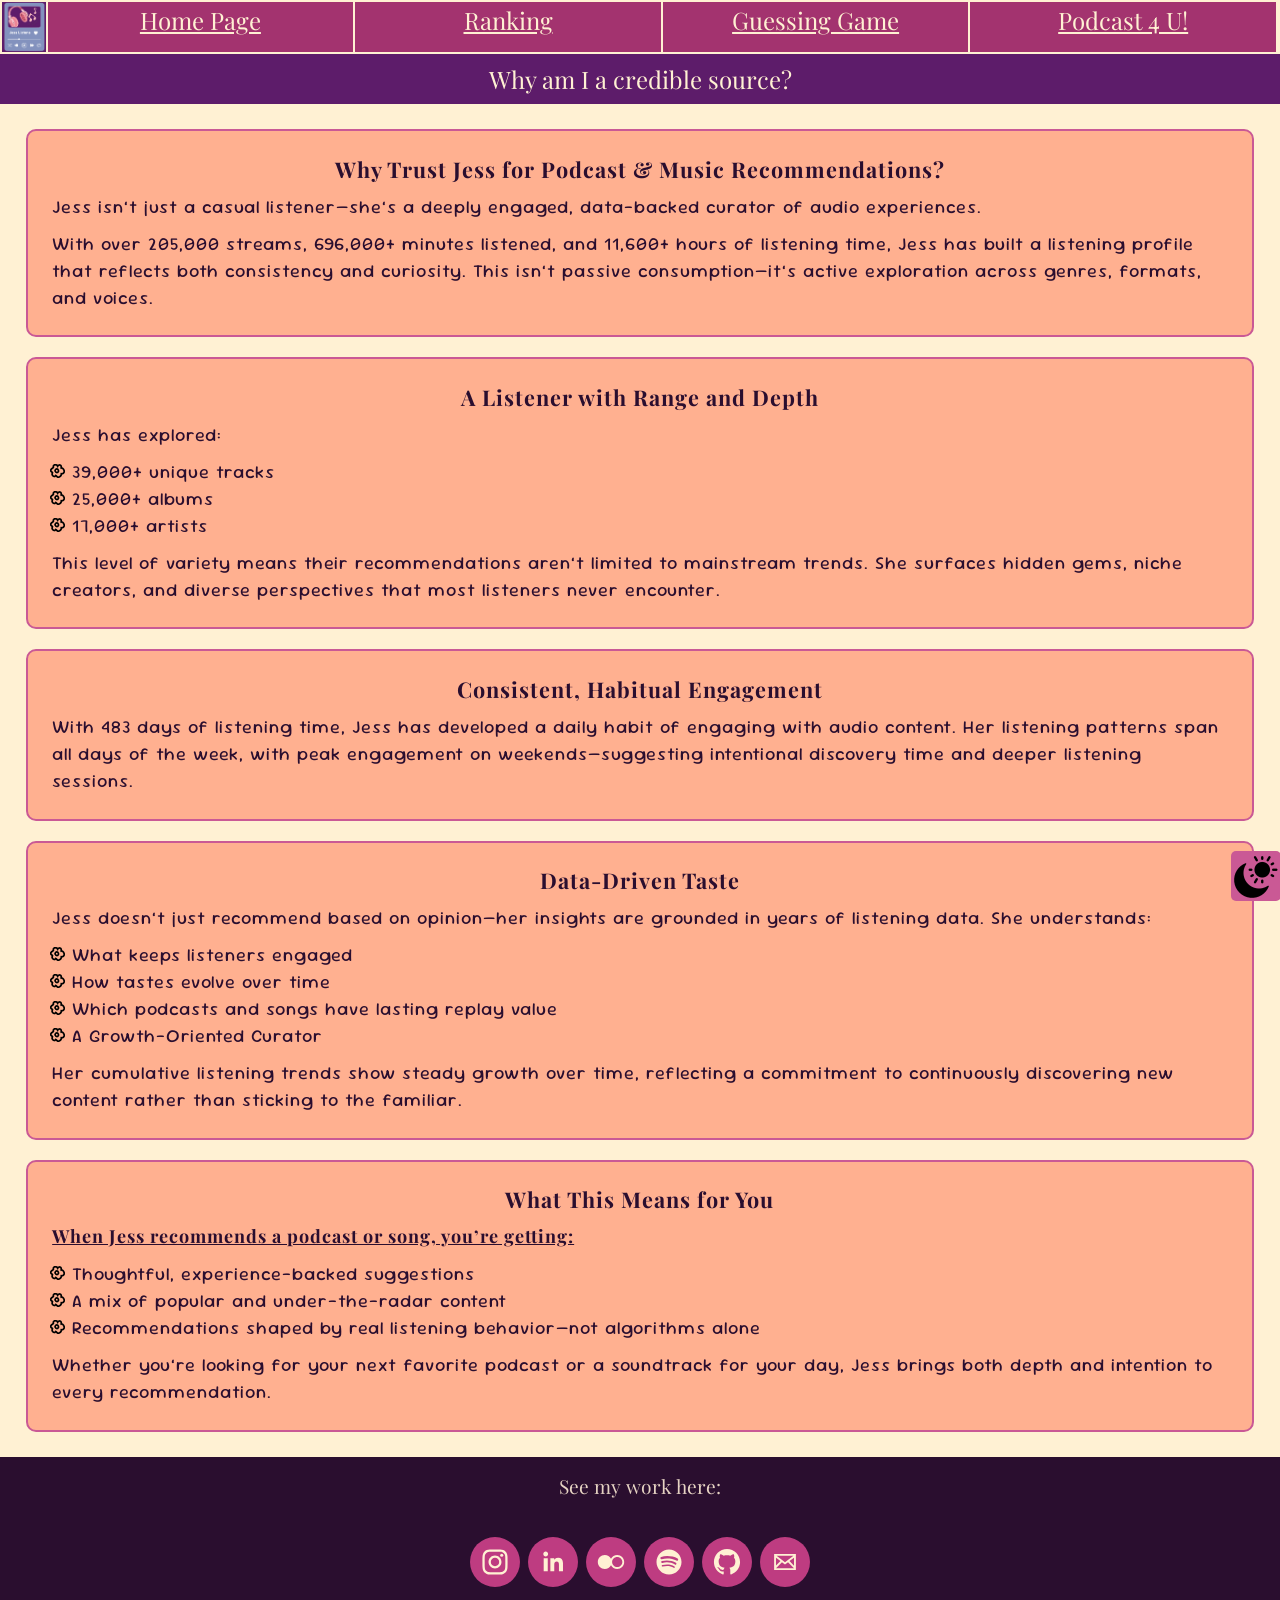
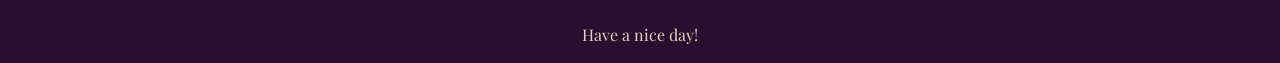
==== commit 534f2a97: "Add files via upload" ====
--- a/credibility.html
+++ b/credibility.html
@@ -12,6 +12,7 @@
     <link rel="preconnect" href="https://fonts.googleapis.com">
     <link rel="preconnect" href="https://fonts.gstatic.com" crossorigin>
     <link href="https://fonts.googleapis.com/css2?family=Sour+Gummy:ital,wght@0,100..900;1,100..900&display=swap" rel="stylesheet">
+    <link rel="icon" type="image/x-icon" href="favicons/favicon.ico">
 <body>
     <header>
         <div class="skip"><a href="#main">Skip to Main Content</a></div>
@@ -79,34 +80,34 @@
         <h2>See my work here:</h2>
         <!-- Social Media Icon Set Made With NiftyButtons.com -->
         <div class="social-icons" style="display: flex; gap: 8px; flex-wrap: wrap; justify-content: flex-start;">
-        <a class="bubble" href="https://www.instagram.com/jess.donoho/" target="_blank" rel="noopener" style="display: inline-flex; align-items: center; justify-content: center; width: 36px; height: 36px; padding: 7px; background: rgba(190, 60, 129, 1); border-radius: 50%; color: #fff1d3; transition: all 0.3s ease; text-decoration: none;" onmouseover="this.style.transform='translateY(-4px)'; " onmouseout="this.style.transform=''; this.style.filter=''; this.style.animation='';">
+        <a class="bubble" href="https://www.instagram.com/jess.donoho/" target="_blank" rel="noopener" style="display: inline-flex; align-items: center; justify-content: center; width: 36px; height: 36px; padding: 7px; background: rgba(190, 60, 129, 1); border-radius: 50%; color: #fff1d3; text-decoration: none;" onmouseover="this.style.transform='translateY(-4px)'; " onmouseout="this.style.transform=''; this.style.filter=''; this.style.animation='';">
             <svg class="niftybutton-instagram" data-donate="true" data-tag="ins" data-name="Instagram" viewBox="0 0 512 512" preserveAspectRatio="xMidYMid meet" width="36px" height="36px" style="width: 36px; height: 36px; display: block; fill: #fff1d3;"><title>Instagram social icon</title>
             <path d="M256 109.3c47.8 0 53.4 0.2 72.3 1 17.4 0.8 26.9 3.7 33.2 6.2 8.4 3.2 14.3 7.1 20.6 13.4 6.3 6.3 10.1 12.2 13.4 20.6 2.5 6.3 5.4 15.8 6.2 33.2 0.9 18.9 1 24.5 1 72.3s-0.2 53.4-1 72.3c-0.8 17.4-3.7 26.9-6.2 33.2 -3.2 8.4-7.1 14.3-13.4 20.6 -6.3 6.3-12.2 10.1-20.6 13.4 -6.3 2.5-15.8 5.4-33.2 6.2 -18.9 0.9-24.5 1-72.3 1s-53.4-0.2-72.3-1c-17.4-0.8-26.9-3.7-33.2-6.2 -8.4-3.2-14.3-7.1-20.6-13.4 -6.3-6.3-10.1-12.2-13.4-20.6 -2.5-6.3-5.4-15.8-6.2-33.2 -0.9-18.9-1-24.5-1-72.3s0.2-53.4 1-72.3c0.8-17.4 3.7-26.9 6.2-33.2 3.2-8.4 7.1-14.3 13.4-20.6 6.3-6.3 12.2-10.1 20.6-13.4 6.3-2.5 15.8-5.4 33.2-6.2C202.6 109.5 208.2 109.3 256 109.3M256 77.1c-48.6 0-54.7 0.2-73.8 1.1 -19 0.9-32.1 3.9-43.4 8.3 -11.8 4.6-21.7 10.7-31.7 20.6 -9.9 9.9-16.1 19.9-20.6 31.7 -4.4 11.4-7.4 24.4-8.3 43.4 -0.9 19.1-1.1 25.2-1.1 73.8 0 48.6 0.2 54.7 1.1 73.8 0.9 19 3.9 32.1 8.3 43.4 4.6 11.8 10.7 21.7 20.6 31.7 9.9 9.9 19.9 16.1 31.7 20.6 11.4 4.4 24.4 7.4 43.4 8.3 19.1 0.9 25.2 1.1 73.8 1.1s54.7-0.2 73.8-1.1c19-0.9 32.1-3.9 43.4-8.3 11.8-4.6 21.7-10.7 31.7-20.6 9.9-9.9 16.1-19.9 20.6-31.7 4.4-11.4 7.4-24.4 8.3-43.4 0.9-19.1 1.1-25.2 1.1-73.8s-0.2-54.7-1.1-73.8c-0.9-19-3.9-32.1-8.3-43.4 -4.6-11.8-10.7-21.7-20.6-31.7 -9.9-9.9-19.9-16.1-31.7-20.6 -11.4-4.4-24.4-7.4-43.4-8.3C310.7 77.3 304.6 77.1 256 77.1L256 77.1z" fill="#fff1d3"></path>
             <path d="M256 164.1c-50.7 0-91.9 41.1-91.9 91.9s41.1 91.9 91.9 91.9 91.9-41.1 91.9-91.9S306.7 164.1 256 164.1zM256 315.6c-32.9 0-59.6-26.7-59.6-59.6s26.7-59.6 59.6-59.6 59.6 26.7 59.6 59.6S288.9 315.6 256 315.6z" fill="#fff1d3"></path>
             <circle cx="351.5" cy="160.5" r="21.5" fill="#fff1d3"></circle>
         </svg>
         </a>
-        <a class="bubble" href="https://www.linkedin.com/in/jessica-donoho/" target="_blank" rel="noopener" style="display: inline-flex; align-items: center; justify-content: center; width: 36px; height: 36px; padding: 7px; background: rgba(190, 60, 129, 1); border-radius: 50%; color: #fff1d3; transition: all 0.3s ease; text-decoration: none;" onmouseover="this.style.transform='translateY(-4px)'; " onmouseout="this.style.transform=''; this.style.filter=''; this.style.animation='';">
+        <a class="bubble" href="https://www.linkedin.com/in/jessica-donoho/" target="_blank" rel="noopener" style="display: inline-flex; align-items: center; justify-content: center; width: 36px; height: 36px; padding: 7px; background: rgba(190, 60, 129, 1); border-radius: 50%; color: #fff1d3; text-decoration: none;" onmouseover="this.style.transform='translateY(-4px)'; " onmouseout="this.style.transform=''; this.style.filter=''; this.style.animation='';">
             <svg class="niftybutton-linkedin" data-donate="true" data-tag="lin" data-name="LinkedIn" viewBox="0 0 512 512" preserveAspectRatio="xMidYMid meet" width="36px" height="36px" style="width: 36px; height: 36px; display: block; fill: #fff1d3;"><title>LinkedIn social icon</title>
             <path d="M186.4 142.4c0 19-15.3 34.5-34.2 34.5 -18.9 0-34.2-15.4-34.2-34.5 0-19 15.3-34.5 34.2-34.5C171.1 107.9 186.4 123.4 186.4 142.4zM181.4 201.3h-57.8V388.1h57.8V201.3zM273.8 201.3h-55.4V388.1h55.4c0 0 0-69.3 0-98 0-26.3 12.1-41.9 35.2-41.9 21.3 0 31.5 15 31.5 41.9 0 26.9 0 98 0 98h57.5c0 0 0-68.2 0-118.3 0-50-28.3-74.2-68-74.2 -39.6 0-56.3 30.9-56.3 30.9v-25.2H273.8z" fill="#fff1d3"></path>
         </svg>
         </a>
-        <a class="bubble" href="https://www.flickr.com/photos/201592639@N07/" target="_blank" rel="noopener" style="display: inline-flex; align-items: center; justify-content: center; width: 36px; height: 36px; padding: 7px; background: rgba(190, 60, 129, 1); border-radius: 50%; color: #fff1d3; transition: all 0.3s ease; text-decoration: none;" onmouseover="this.style.transform='translateY(-4px)'; " onmouseout="this.style.transform=''; this.style.filter=''; this.style.animation='';">
+        <a class="bubble" href="https://www.flickr.com/photos/201592639@N07/" target="_blank" rel="noopener" style="display: inline-flex; align-items: center; justify-content: center; width: 36px; height: 36px; padding: 7px; background: rgba(190, 60, 129, 1); border-radius: 50%; color: #fff1d3; text-decoration: none;" onmouseover="this.style.transform='translateY(-4px)'; " onmouseout="this.style.transform=''; this.style.filter=''; this.style.animation='';">
             <svg class="niftybutton-flickr" data-donate="true" data-tag="fli" data-name="Flickr" viewBox="0 0 512 512" preserveAspectRatio="xMidYMid meet" width="36px" height="36px" style="width: 36px; height: 36px; display: block; fill: #fff1d3;"><title>Flickr social icon</title>
             <path d="M344.5 156.9c-38.7 0-72.1 22.1-88.5 54.4 -16.4-32.3-49.8-54.4-88.5-54.4 -54.8 0-99.1 44.4-99.1 99.1 0 54.8 44.4 99.1 99.1 99.1 38.6 0 72.1-22.1 88.5-54.4 16.4 32.3 49.8 54.4 88.5 54.4 54.8 0 99.1-44.4 99.1-99.1C443.6 201.2 399.2 156.9 344.5 156.9zM344.5 328.7c-40.1 0-72.7-32.6-72.7-72.7s32.6-72.7 72.7-72.7 72.7 32.6 72.7 72.7C417.2 296.1 384.6 328.7 344.5 328.7z" fill="#fff1d3"></path>
         </svg>
         </a>
-        <a class="bubble" href="https://open.spotify.com/user/lolkittty?si=62988325d5844cb1" target="_blank" rel="noopener" style="display: inline-flex; align-items: center; justify-content: center; width: 36px; height: 36px; padding: 7px; background: rgba(190, 60, 129, 1); border-radius: 50%; color: #fff1d3; transition: all 0.3s ease; text-decoration: none;" onmouseover="this.style.transform='translateY(-4px)'; " onmouseout="this.style.transform=''; this.style.filter=''; this.style.animation='';">
+        <a class="bubble" href="https://open.spotify.com/user/lolkittty?si=62988325d5844cb1" target="_blank" rel="noopener" style="display: inline-flex; align-items: center; justify-content: center; width: 36px; height: 36px; padding: 7px; background: rgba(190, 60, 129, 1); border-radius: 50%; color: #fff1d3; text-decoration: none;" onmouseover="this.style.transform='translateY(-4px)'; " onmouseout="this.style.transform=''; this.style.filter=''; this.style.animation='';">
             <svg class="niftybutton-spotify" data-donate="true" data-tag="spo" data-name="Spotify" viewBox="0 0 512 512" preserveAspectRatio="xMidYMid meet" width="36px" height="36px" style="width: 36px; height: 36px; display: block; fill: #fff1d3;"><title>Spotify social icon</title>
             <path d="M256 78c-98.3 0-178 79.7-178 178 0 98.31 79.7 178 178 178 98.31 0 178-79.69 178-178 0-98.3-79.69-178-178-178zm81.63 256.73a11.09 11.09 0 0 1-15.26 3.68c-41.8-25.53-94.4-31.31-156.37-17.16a11.1 11.1 0 0 1-4.93-21.64c67.8-15.49 125.96-8.82 172.88 19.86a11.1 11.1 0 0 1 3.68 15.26zm21.79-48.47a13.88 13.88 0 0 1-19.1 4.57c-47.84-29.4-120.77-37.92-177.36-20.74a13.9 13.9 0 0 1-17.32-9.25 13.9 13.9 0 0 1 9.25-17.3c64.65-19.62 145.01-10.12 199.96 23.64a13.87 13.87 0 0 1 4.56 19.08zm1.87-50.47c-57.37-34.07-152.02-37.2-206.8-20.58a16.65 16.65 0 1 1-9.66-31.87c62.88-19.08 167.4-15.4 233.45 23.81a16.63 16.63 0 0 1 5.82 22.82 16.63 16.63 0 0 1-22.8 5.82h-.01z" fill="#fff1d3"></path>
         </svg>
         </a>
-        <a class="bubble" href="https://github.com/jessicadonoho" target="_blank" rel="noopener" style="display: inline-flex; align-items: center; justify-content: center; width: 36px; height: 36px; padding: 7px; background: rgba(190, 60, 129, 1); border-radius: 50%; color: #fff1d3; transition: all 0.3s ease; text-decoration: none;" onmouseover="this.style.transform='translateY(-4px)'; " onmouseout="this.style.transform=''; this.style.filter=''; this.style.animation='';">
+        <a class="bubble" href="https://github.com/jessicadonoho" target="_blank" rel="noopener" style="display: inline-flex; align-items: center; justify-content: center; width: 36px; height: 36px; padding: 7px; background: rgba(190, 60, 129, 1); border-radius: 50%; color: #fff1d3; text-decoration: none;" onmouseover="this.style.transform='translateY(-4px)'; " onmouseout="this.style.transform=''; this.style.filter=''; this.style.animation='';">
             <svg class="niftybutton-github" data-donate="true" data-tag="git" data-name="Github" viewBox="0 0 512 512" preserveAspectRatio="xMidYMid meet" width="36px" height="36px" style="width: 36px; height: 36px; display: block; fill: #fff1d3;"><title>Github social icon</title>
             <path d="M256 70.7c-102.6 0-185.9 83.2-185.9 185.9 0 82.1 53.3 151.8 127.1 176.4 9.3 1.7 12.3-4 12.3-8.9V389.4c-51.7 11.3-62.5-21.9-62.5-21.9 -8.4-21.5-20.6-27.2-20.6-27.2 -16.9-11.5 1.3-11.3 1.3-11.3 18.7 1.3 28.5 19.2 28.5 19.2 16.6 28.4 43.5 20.2 54.1 15.4 1.7-12 6.5-20.2 11.8-24.9 -41.3-4.7-84.7-20.6-84.7-91.9 0-20.3 7.3-36.9 19.2-49.9 -1.9-4.7-8.3-23.6 1.8-49.2 0 0 15.6-5 51.1 19.1 14.8-4.1 30.7-6.2 46.5-6.3 15.8 0.1 31.7 2.1 46.6 6.3 35.5-24 51.1-19.1 51.1-19.1 10.1 25.6 3.8 44.5 1.8 49.2 11.9 13 19.1 29.6 19.1 49.9 0 71.4-43.5 87.1-84.9 91.7 6.7 5.8 12.8 17.1 12.8 34.4 0 24.9 0 44.9 0 51 0 4.9 3 10.7 12.4 8.9 73.8-24.6 127-94.3 127-176.4C441.9 153.9 358.6 70.7 256 70.7z" fill="#fff1d3"></path>
         </svg>
         </a>
-        <a class="bubble" href="mailto:jdonoho@umich.edu" target="_blank" rel="noopener" style="display: inline-flex; align-items: center; justify-content: center; width: 36px; height: 36px; padding: 7px; background: rgba(190, 60, 129, 1); border-radius: 50%; color: #fff1d3; transition: all 0.3s ease; text-decoration: none;" onmouseover="this.style.transform='translateY(-4px)'; " onmouseout="this.style.transform=''; this.style.filter=''; this.style.animation='';">
+        <a class="bubble" href="mailto:jdonoho@umich.edu" target="_blank" rel="noopener" style="display: inline-flex; align-items: center; justify-content: center; width: 36px; height: 36px; padding: 7px; background: rgba(190, 60, 129, 1); border-radius: 50%; color: #fff1d3; text-decoration: none;" onmouseover="this.style.transform='translateY(-4px)'; " onmouseout="this.style.transform=''; this.style.filter=''; this.style.animation='';">
             <svg class="niftybutton-email" data-donate="true" data-tag="ema" data-name="Email" viewBox="0 0 512 512" preserveAspectRatio="xMidYMid meet" width="36px" height="36px" style="width: 36px; height: 36px; display: block; fill: #fff1d3;"><title>Email icon</title>
             <path d="M101.3 141.6v228.9h0.3 308.4 0.8V141.6H101.3zM375.7 167.8l-119.7 91.5 -119.6-91.5H375.7zM127.6 194.1l64.1 49.1 -64.1 64.1V194.1zM127.8 344.2l84.9-84.9 43.2 33.1 43-32.9 84.7 84.7L127.8 344.2 127.8 344.2zM384.4 307.8l-64.4-64.4 64.4-49.3V307.8z" fill="#fff1d3"></path>
         </svg>
--- a/css/styles.css
+++ b/css/styles.css
@@ -3,7 +3,7 @@
   /* Inspo Colors */
   --color-cream: #FFF1D3;
   --color-peach: #FFB090;
-  --color-pink: #CA5995;
+  --color-pink: #ca5995;
   --color-purple: #5D1C6A;
 
   /* Adjusted accessible shades */
@@ -11,7 +11,7 @@
   --color-purple-darker: #1A0B1F;
   --color-purple-hover: #3E1248;
   --color-peach-hover: #FF8A6A;
-  --color-pink-dark: #BE3C81;
+  --color-pink-dark: #a3336f;
 
   /* whites and creams */
   --color-white: #FFFFFF;
@@ -54,11 +54,11 @@
   --color-link-hover: var(--color-primary-hover);
 
   /* genre marker */
-  --color-tag-bg: var(--color-pink);
+  --color-tag-bg: var(--color-pink-dark);
   --color-tag-text: var(--color-white);
 
   /* borders */
-  --color-border: var(--color-border);
+  --color-border: var(--color-active);
 
   /*add question colors*/
   --color-radio-bg: var(--color-white);
@@ -100,7 +100,7 @@
   --color-link-hover: var(--color-peach-hover);
 
   /* genre markers */
-  --color-tag-bg: var(--color-pink);
+  --color-tag-bg: var(--color-pink-dark);
   --color-tag-text: var(--color-white);
 
   /* border */
@@ -139,7 +139,6 @@
     "wdth" 100;
 }
 
-
 /* Skip to Main */
 .skip a{
   position: absolute;
@@ -168,7 +167,7 @@
   justify-content: center;
   flex-direction: row;
   align-items: flex-start;
-  border: var(--color-bg) 2px solid;
+  border: var(--color-nav-border) 2px solid;
 }
 
 header .logo{
@@ -185,7 +184,7 @@
 }
 
 header nav ul li{
-  border-bottom: var(--color-bg) 2px solid;
+  border-bottom: var(--color-nav-border) 2px solid;
   /* background-color: var(--color-accent); */
   background-color: var(--color-inactive);
 }
@@ -279,6 +278,29 @@
 
 }
 
+.discovery{
+  display:flex;
+  flex-direction: row;
+  flex-wrap: wrap;
+  justify-content: center;
+
+}
+.discovery h2{
+  width:100%;
+}
+.tip{
+  background-color: var(--color-white);
+  color:var(--color-pink-dark);
+  padding: 10px 20px;
+  border-radius: 10px;
+  border: 2px solid black;
+  border-color: var(--color-pink-dark);
+}
+
+.bubble{
+  transition: all 0.3s ease;
+}
+
 /* .image-set{
   display: flex;
   flex-wrap: nowrap;
@@ -329,7 +351,7 @@
   border-radius: 10px;
   font-size: medium;
 }
-button:hover{
+button:hover, button:focus{
   background-color: var(--color-button-hover);
 }
 
@@ -390,18 +412,18 @@
 }
 
 .collapsible {
-    background-color: var(--color-inactive);
+    background-color: var(--color-pink-dark);
     color: white;
     cursor: pointer;
     padding: 18px;
     width: 100%;
     border: none;
     text-align: left;
-    outline: none;
+    /* outline: 2px solid var(--color-accent); */
     font-size: 15px;
   }
 
-  button .active, .collapsible:hover {
+  button .active, .collapsible:hover, .collapsible:focus {
     background-color: var(--color-hover);
   }
 
@@ -460,6 +482,30 @@
 }
 .results h2{
   width: 100%;
+}
+.result{
+  display:flex;
+  gap:.3em;
+}
+
+.tags{
+  display: flex;
+  gap:.3em;
+}
+
+.desc{
+  width: 70%;
+}
+
+.rec{
+  color:var(--color-purple-dark);
+  width: 45%;
+  text-align: center;
+}
+
+.rec button{
+  border-color: #1A0B1F;
+  margin-top: 20px;
 }
 
 /* Guessing Game: */
@@ -505,19 +551,37 @@
   justify-self: center;
 }
 
+.nextStep{
+  display:flex;
+  flex-direction: column;
+  gap: 10px;
+  align-items: center;
+  align-content: center;
+}
+
 /* Questions */
 fieldset{
   display: flex;
-  flex-direction: column;
-}
-
-input[type="radio"] {
-  display: none;
-}
+  flex-direction: row;
+  flex-wrap: wrap;
+  width:100%;
+}
+
+.option{
+  display: flex;
+  width: 100%;
+}
+
+fieldset .question{
+  padding: 20px;
+}
+fieldset div{
+  justify-self: stretch;
+}
+
 .learn-more{
   justify-self: center;
 }
-
 
 .styled{
   padding: 12px 18px;
@@ -525,19 +589,26 @@
   border: 2px solid #ccc;
   border-color: var(--color-pink);
   border-radius: 12px;
+
   cursor: pointer;
+
   transition: all 1s ease;
-  font-family: Arial, sans-serif;
+  font-family: "Sour Gummy", Arial, sans-serif;
   background-color: var(--color-radio-bg);
   color: var(--color-radio-text);
-  font-family: "Sour Gummy";
-}
-
-.styled:hover {
+
+  width: 100%;
+
+}
+
+.styled:hover, .styled:focus{
   background: var(--color-active);
   color: var(--color-active-text)
 }
 
+input[type="radio"]{
+  margin-left: 20px;
+}
 
 input[type="radio"]:checked + label {
   background: var(--color-inactive);
@@ -560,7 +631,7 @@
   border-color: var(--color-border);
   cursor: pointer;
 }
-.end input:hover{
+.end input:hover, .end input:focus{
   background-color: var(--color-button-hover);
 }
 
@@ -632,7 +703,11 @@
 @media (min-width: 600px) {
   nav ul{
     display: flex;
-    height: 120px;
+    height: 50px;
+  }
+  .flexor .logo{
+    height:50px;
+    width: auto;
   }
 
   nav ul li{
@@ -640,7 +715,7 @@
     height: 100%;
     align-items: stretch;
     border-right: 2px solid white;
-    border-right-color: var(--color-border);
+    border-right-color: var(--color-nav-border);
     display:flex;
     overflow: hidden;
   }
@@ -655,6 +730,7 @@
     flex-direction: row;
     flex-wrap: wrap;
     justify-content: center;
+    align-items: flex-start;
   }
   .rank{
     width:30%;
@@ -691,7 +767,7 @@
 
 @media (min-width: 796px) {
   .guessOption{
-    width: 10%;
+    width: 13%;
   }
 }
 
@@ -724,10 +800,13 @@
     transform: none;
     transition: none;
   }
-  .social-icons a{
+  /* .social-icons a{
     transition: none !important;
-    /* write note about this */
-    /* transform:none !important; */
+    write note about this
+    transform:none !important;
+  } */
+  .bubble{
+    transition: none;
   }
 }
 
@@ -768,7 +847,7 @@
   --color-link-hover: var(--color-peach-hover);
 
   /* genre markers */
-  --color-tag-bg: var(--color-pink);
+  --color-tag-bg: var(--color-pink-dark);
   --color-tag-text: var(--color-white);
 
   /* border */
@@ -779,3 +858,9 @@
     color: var(--color-cream);
   }
 }
+
+@media (min-width: 1250px) {
+  .rankgroup .rank{
+    width: 17%;
+  }
+}
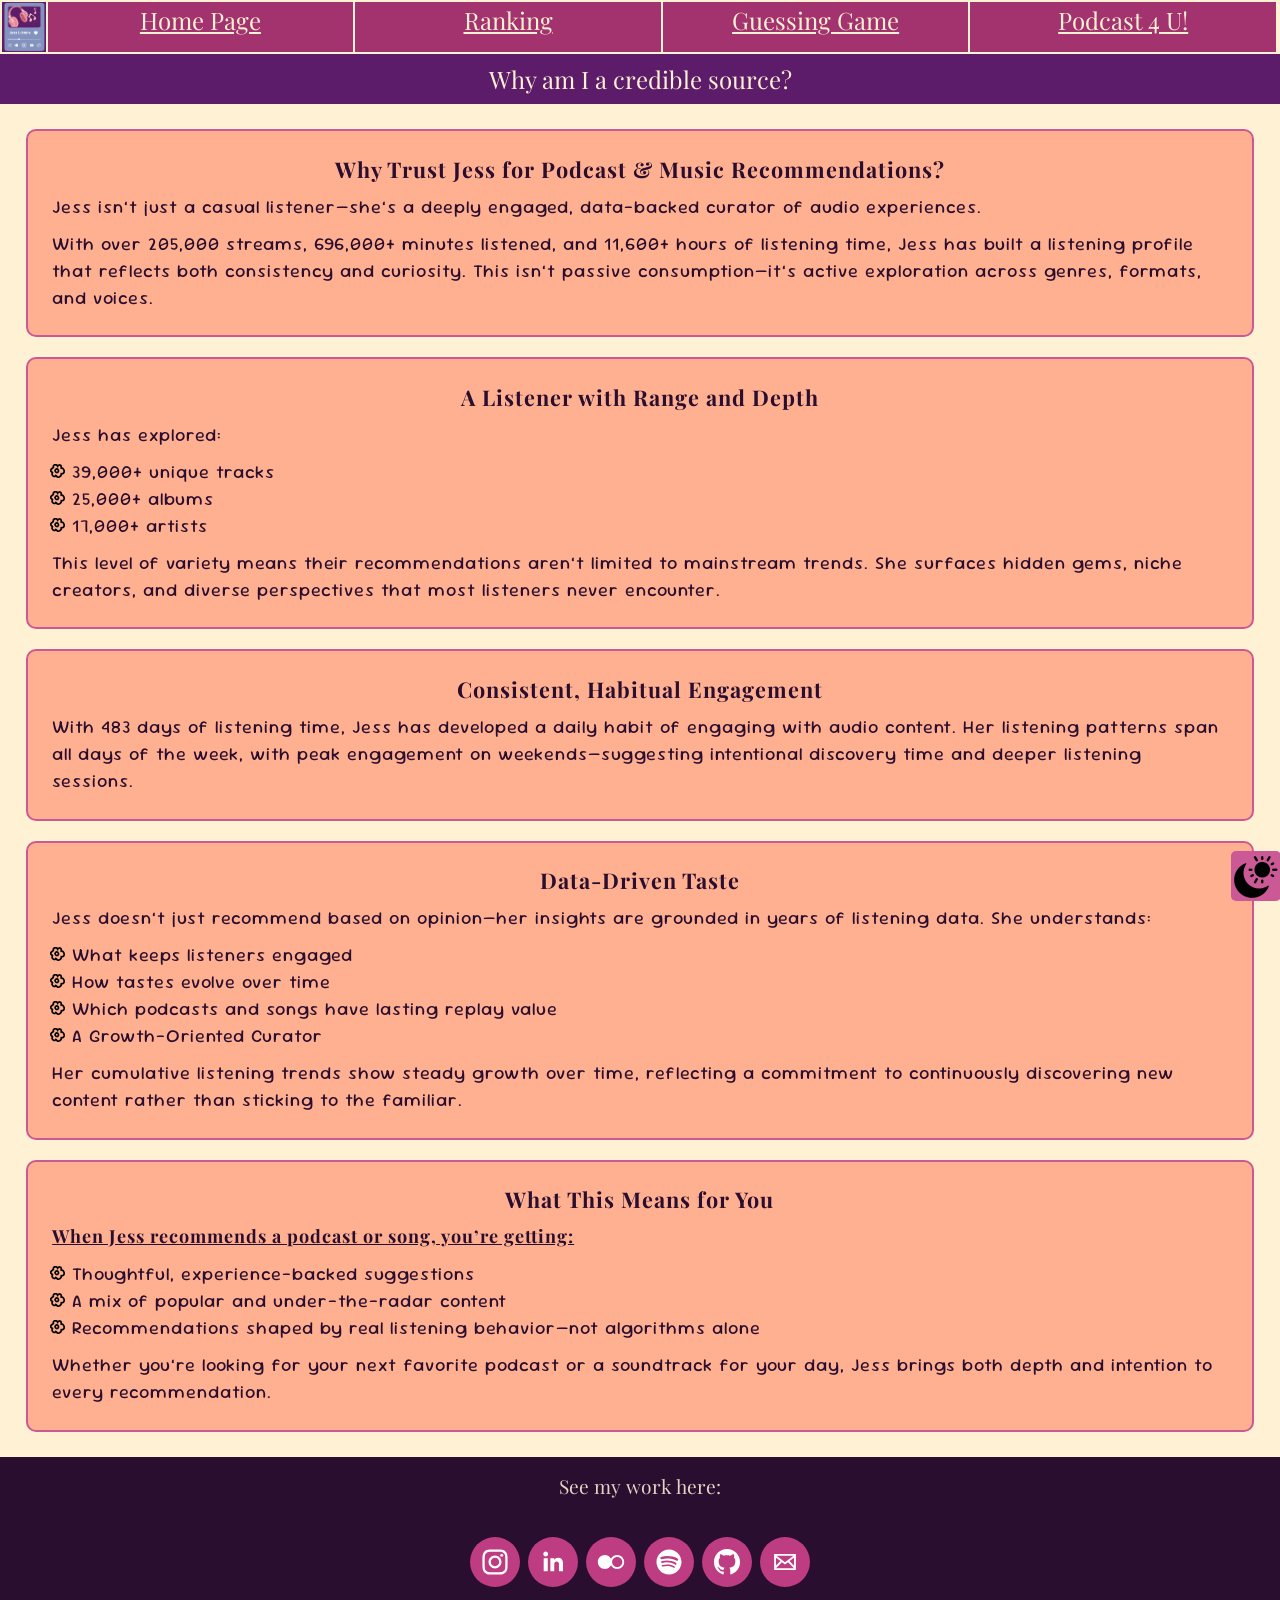
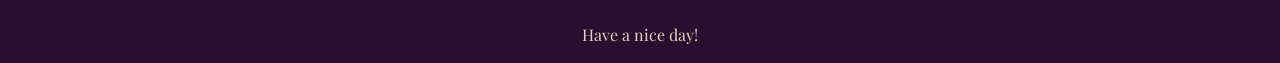
==== commit 73c2ed8c: "Add files via upload" ====
--- a/credibility.html
+++ b/credibility.html
@@ -17,7 +17,7 @@
     <header>
         <div class="skip"><a href="#main">Skip to Main Content</a></div>
         <div class="flexor">
-            <img class="logo" src="images/logo transparent.png" alt="logo">
+            <img class="logo" src="images/logo transparent.png"  alt="Jess Listens logo">
             <nav class="inner-container">
                 <ul>
                     <li><a href = "index.html">Home Page</a></li>
--- a/css/styles.css
+++ b/css/styles.css
@@ -203,7 +203,7 @@
 .active a{
   font-weight: 700;
   background-color: var(--color-active);
-  color:var(--color-active-text)
+  color:var(--color-active-text);
 }
 
 header nav ul li a:hover, header nav ul li a:focus{
@@ -301,6 +301,10 @@
   transition: all 0.3s ease;
 }
 
+svg path{
+  fill:#fff;
+}
+
 /* .image-set{
   display: flex;
   flex-wrap: nowrap;
@@ -364,6 +368,10 @@
   flex-wrap: wrap;
   justify-content: center;
   gap: 10px;
+}
+
+iframe{
+  border-radius: 10px;
 }
 
 /* Credible */
@@ -421,25 +429,30 @@
     text-align: left;
     /* outline: 2px solid var(--color-accent); */
     font-size: 15px;
-  }
-
-  button .active, .collapsible:hover, .collapsible:focus {
-    background-color: var(--color-hover);
-  }
-
-  .content {
-    padding: 0 18px;
-    max-height: 0;
-    overflow: auto;
-    transition: max-height 0.2s ease-out;
-    background-color: var(--color-inactive-text);
-    color:var(--color-hover);
-  }
-
-  .logo{
-    height:200px;
-    width:auto;
-  }
+    font-family: "Sour Gummy", sans-serif;
+  }
+
+.collapsible img{
+  border-radius: 10px;
+}
+
+button .active, .collapsible:hover, .collapsible:focus {
+  background-color: var(--color-hover);
+}
+
+.content {
+  padding: 0 18px;
+  max-height: 0;
+  overflow: auto;
+  transition: max-height 0.2s ease-out;
+  background-color: var(--color-inactive-text);
+  color:var(--color-hover);
+}
+
+.logo{
+  height:200px;
+  width:auto;
+}
 
 
 form{
@@ -524,7 +537,7 @@
   background-color: var(--color-tag-bg);
   color: var(--color-tag-text);
   width: fit-content;
-  font-size: x-small;
+  font-size: 11px;
   padding: 0 2px;
   align-self: center;
 }
